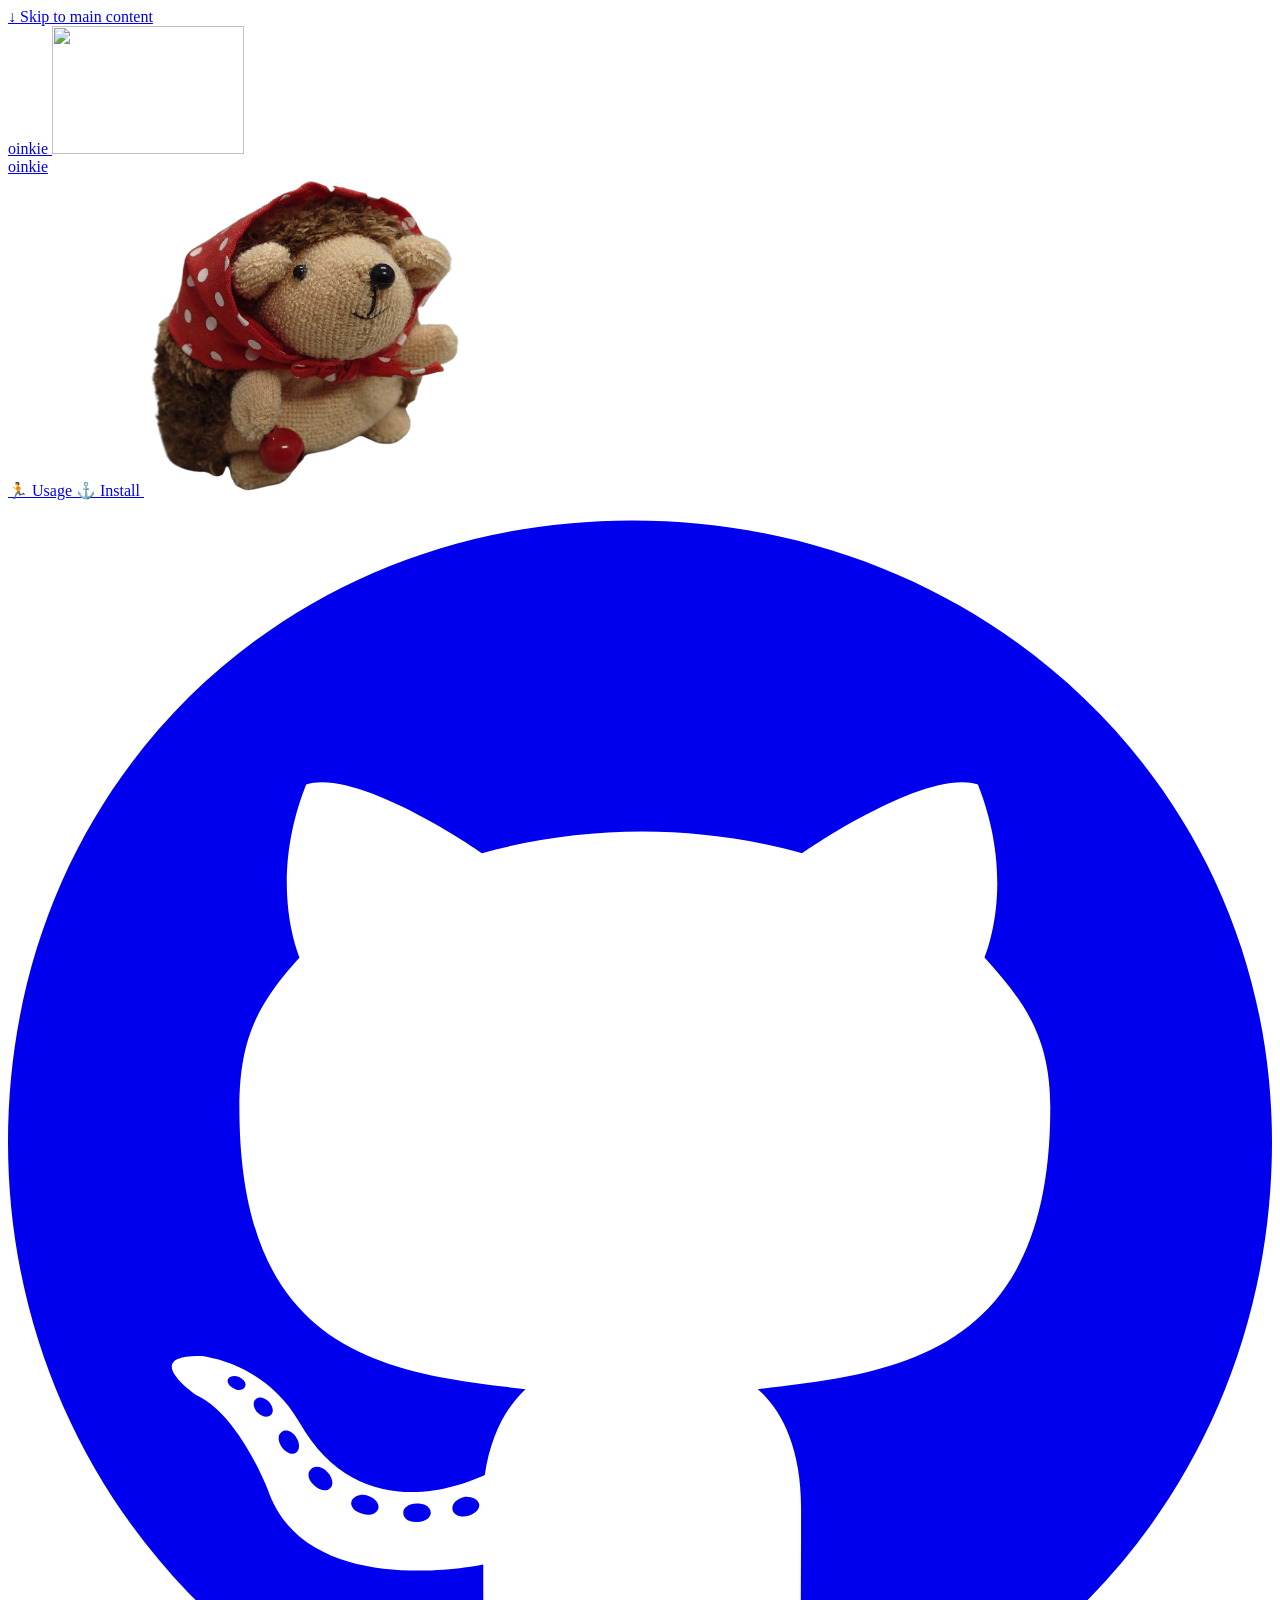
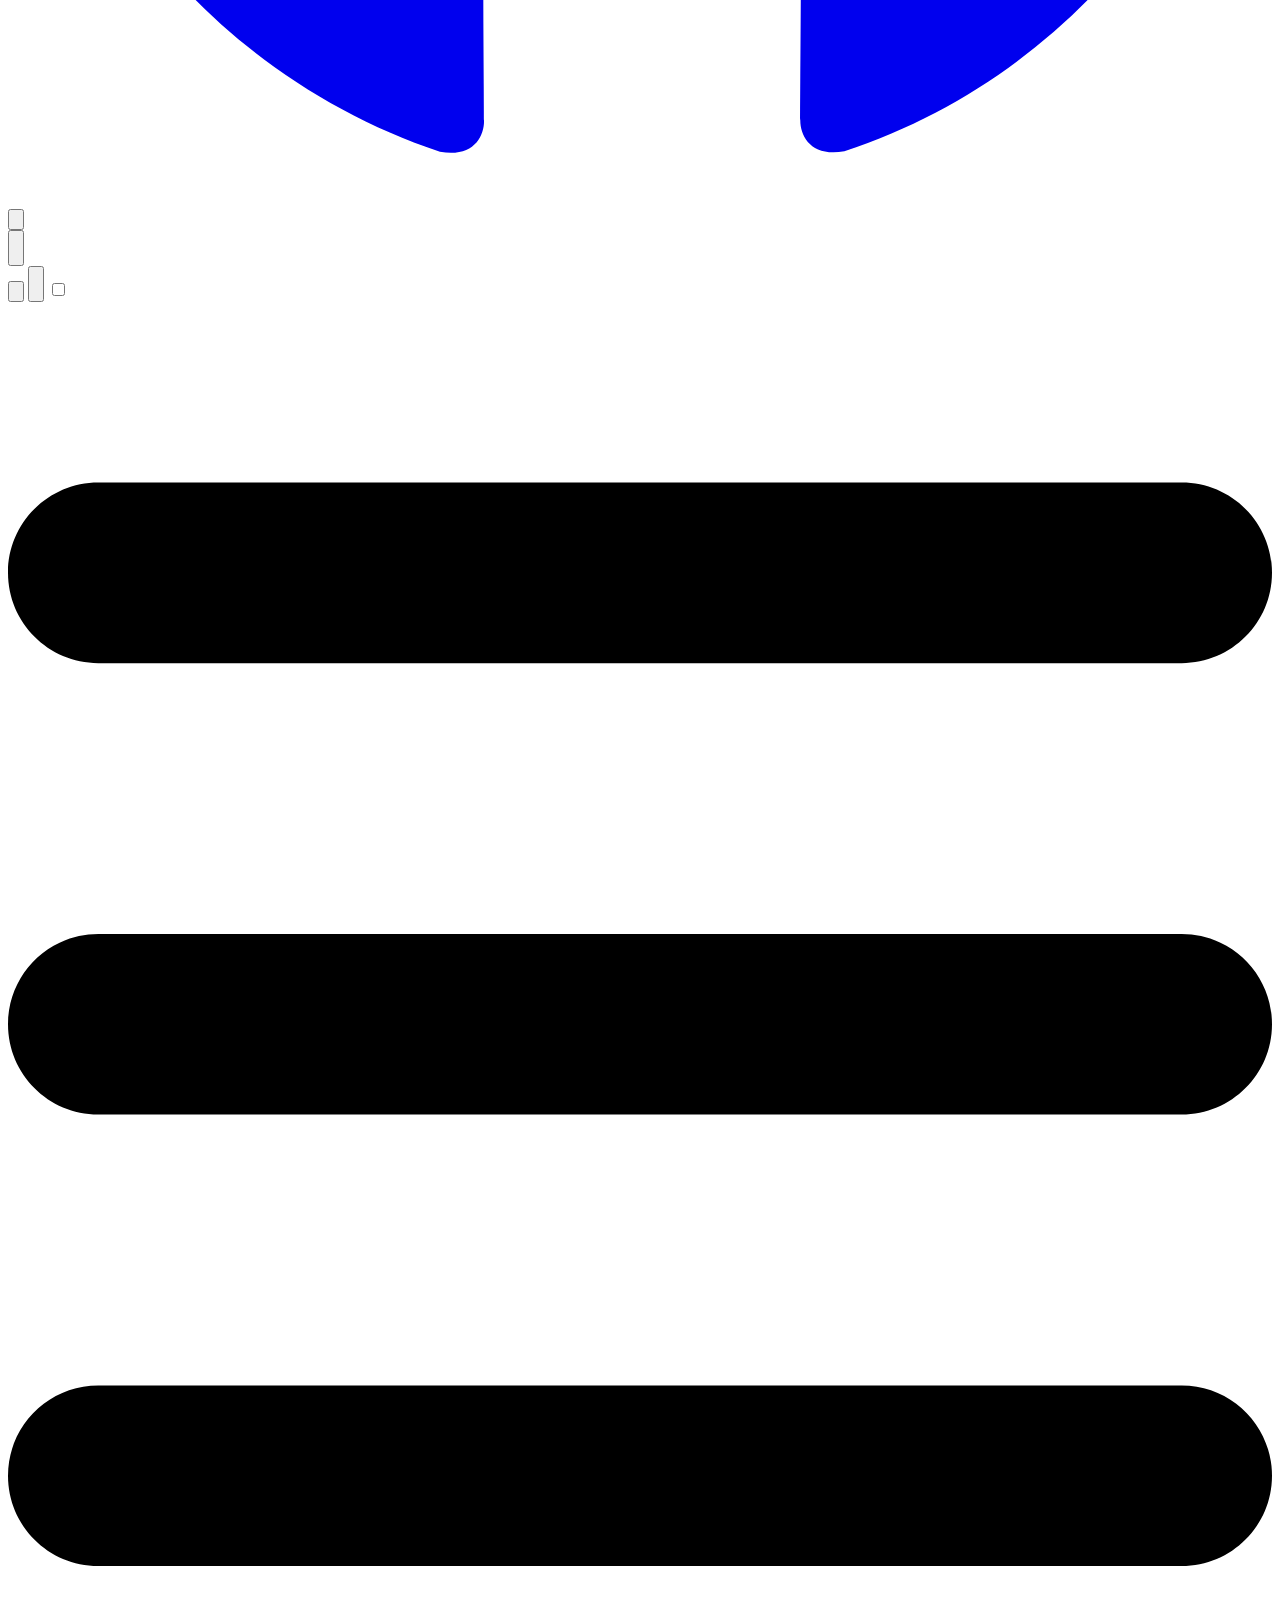
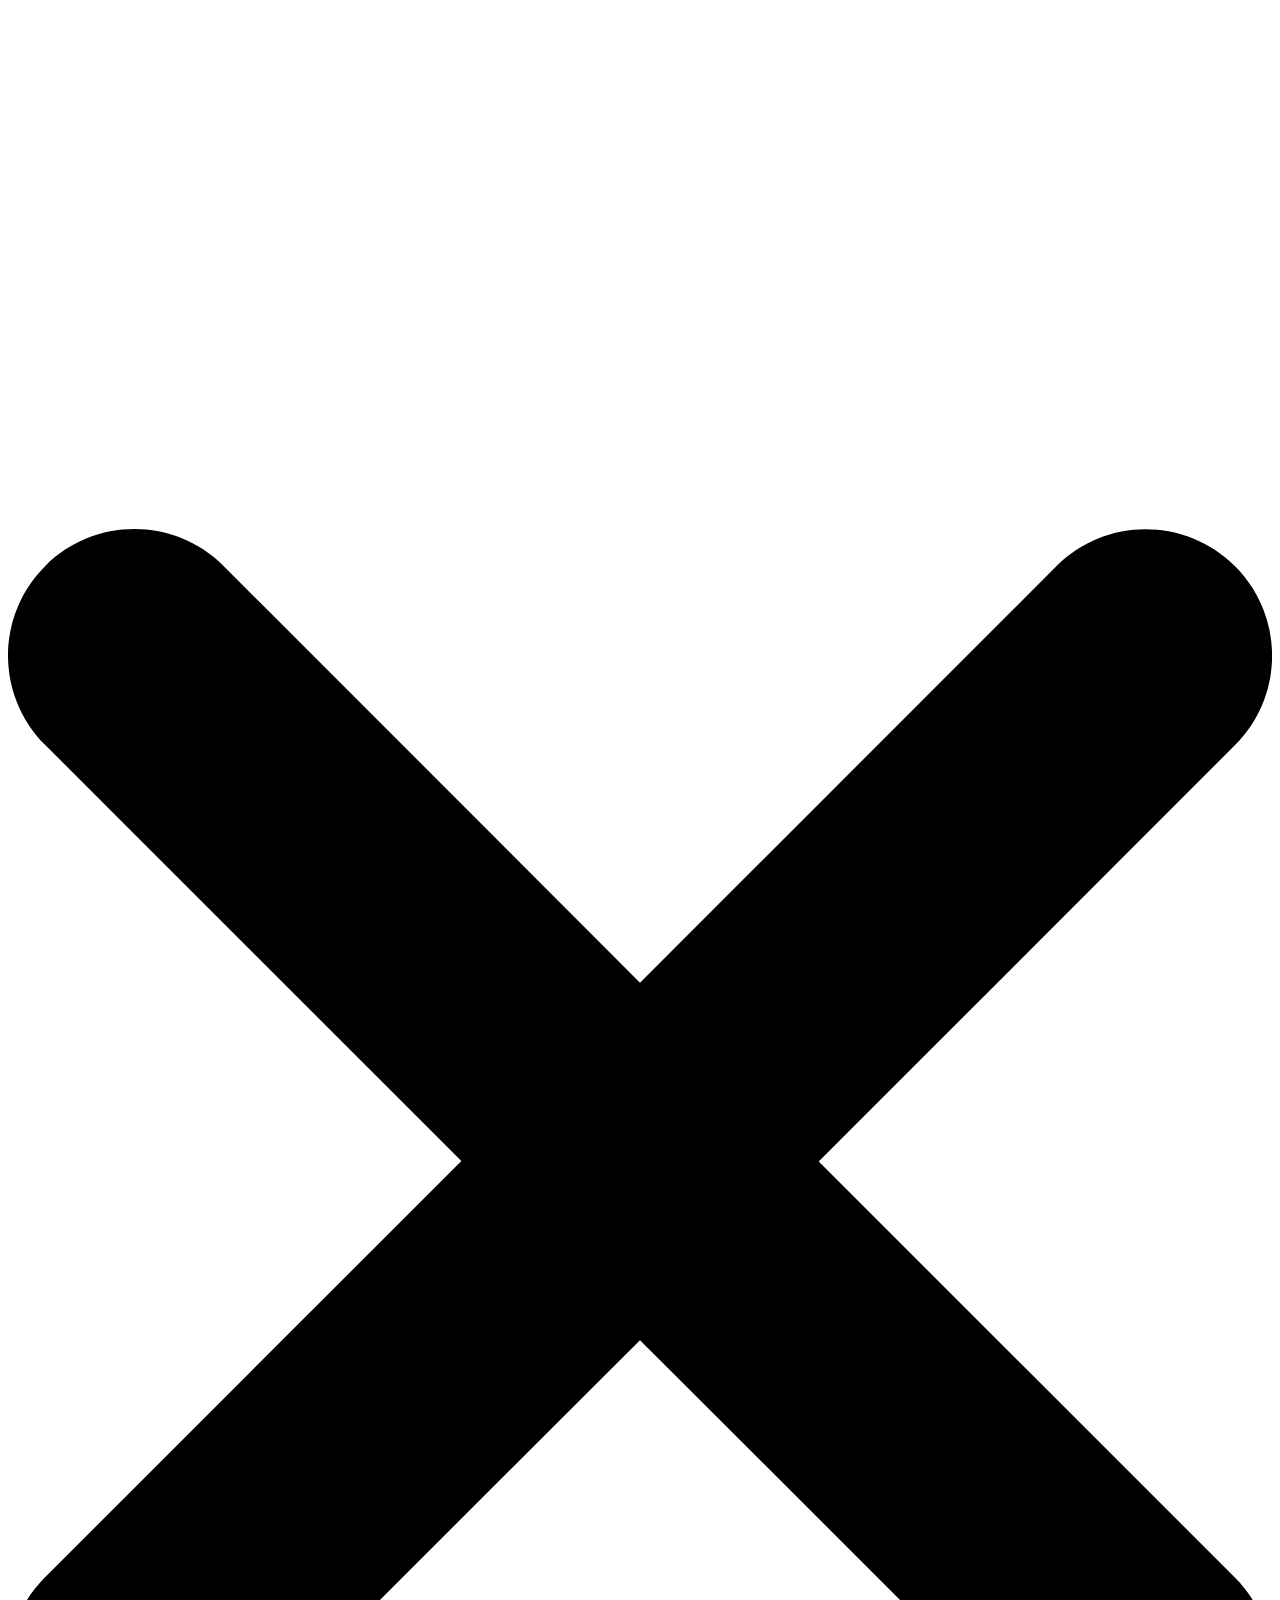
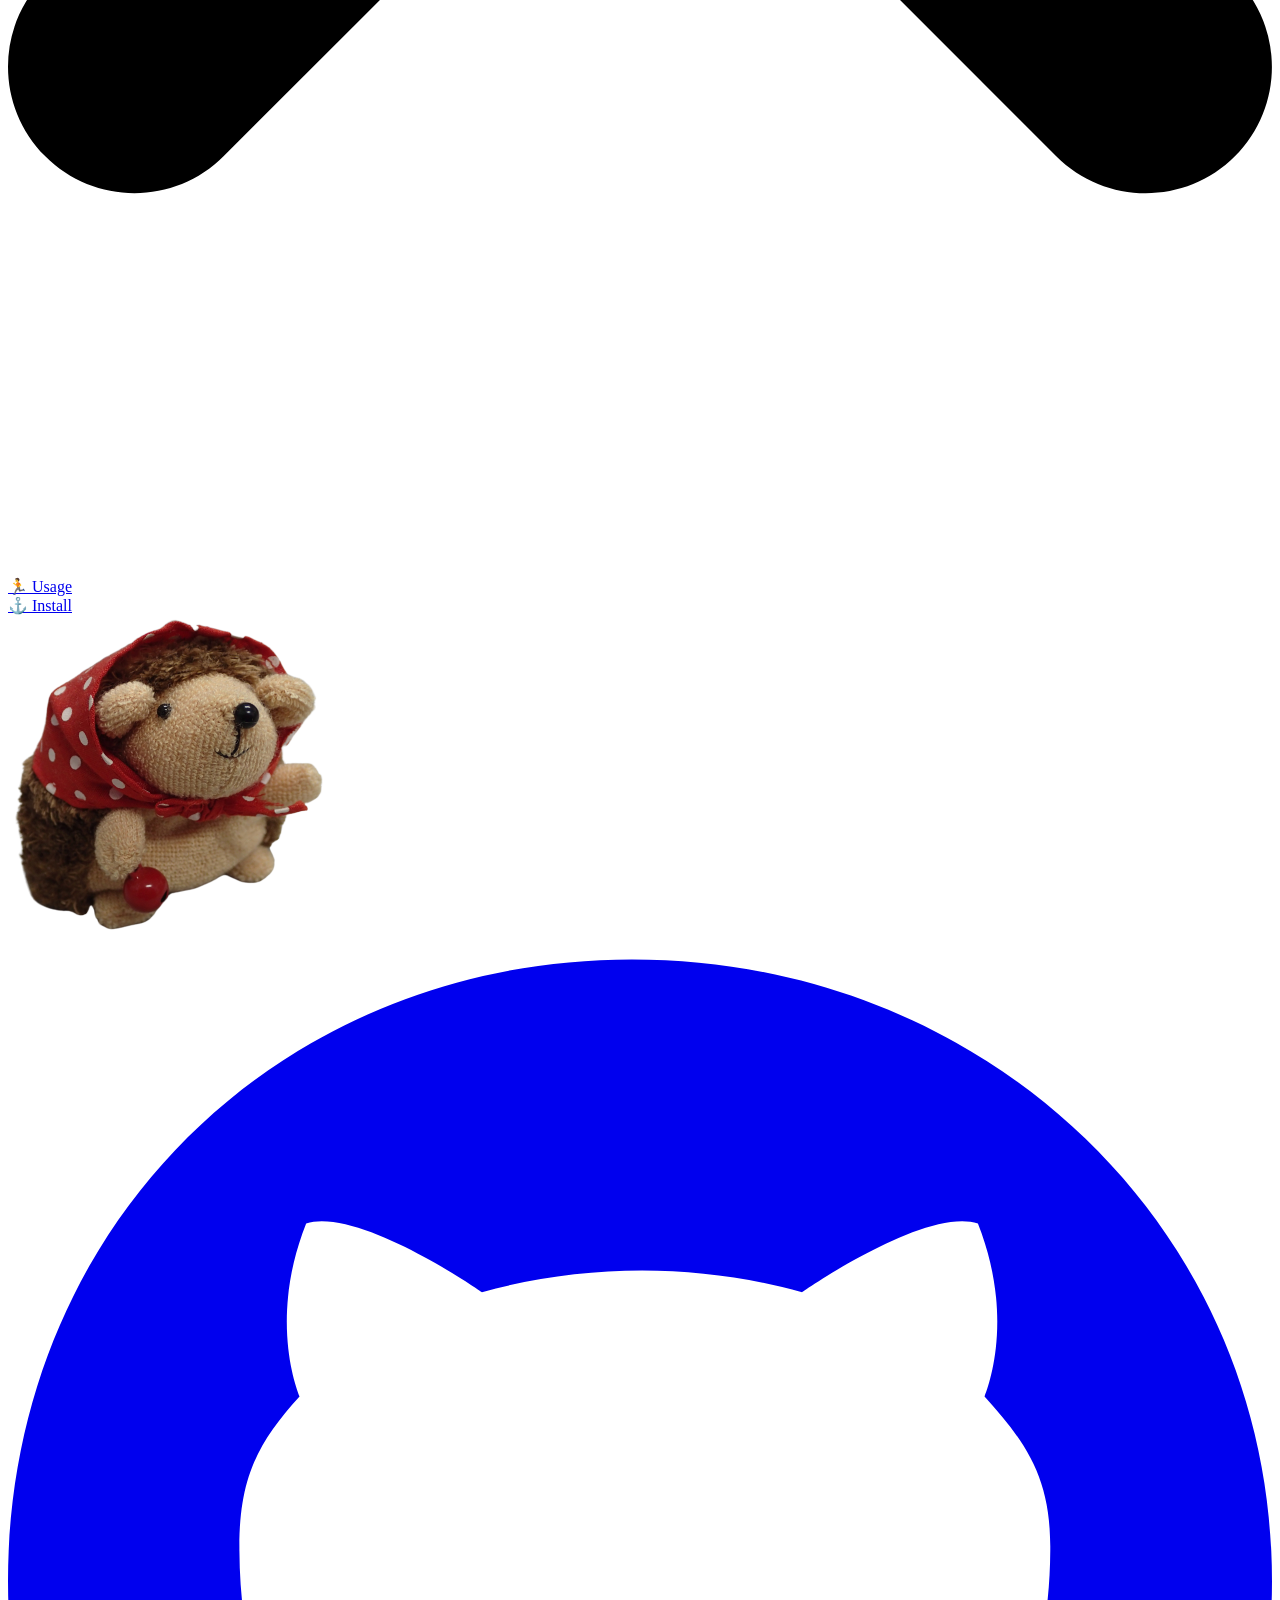
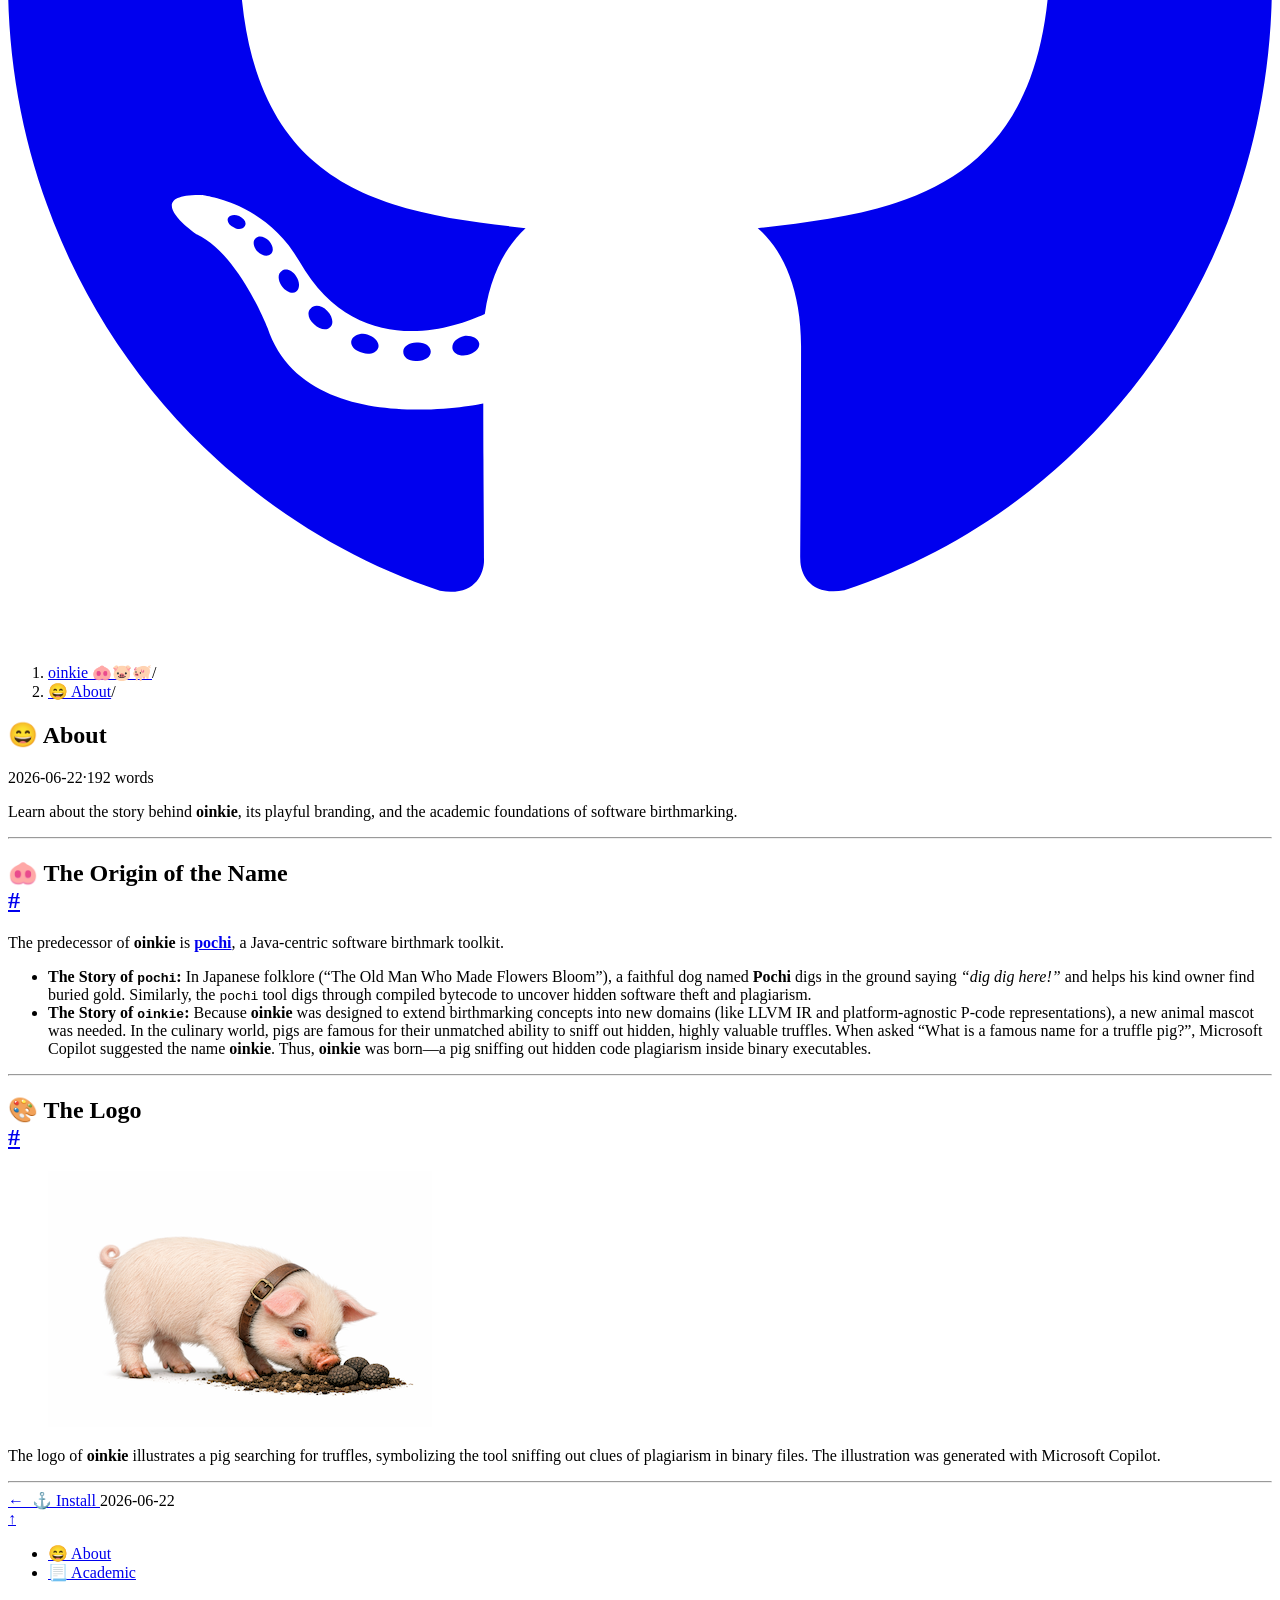
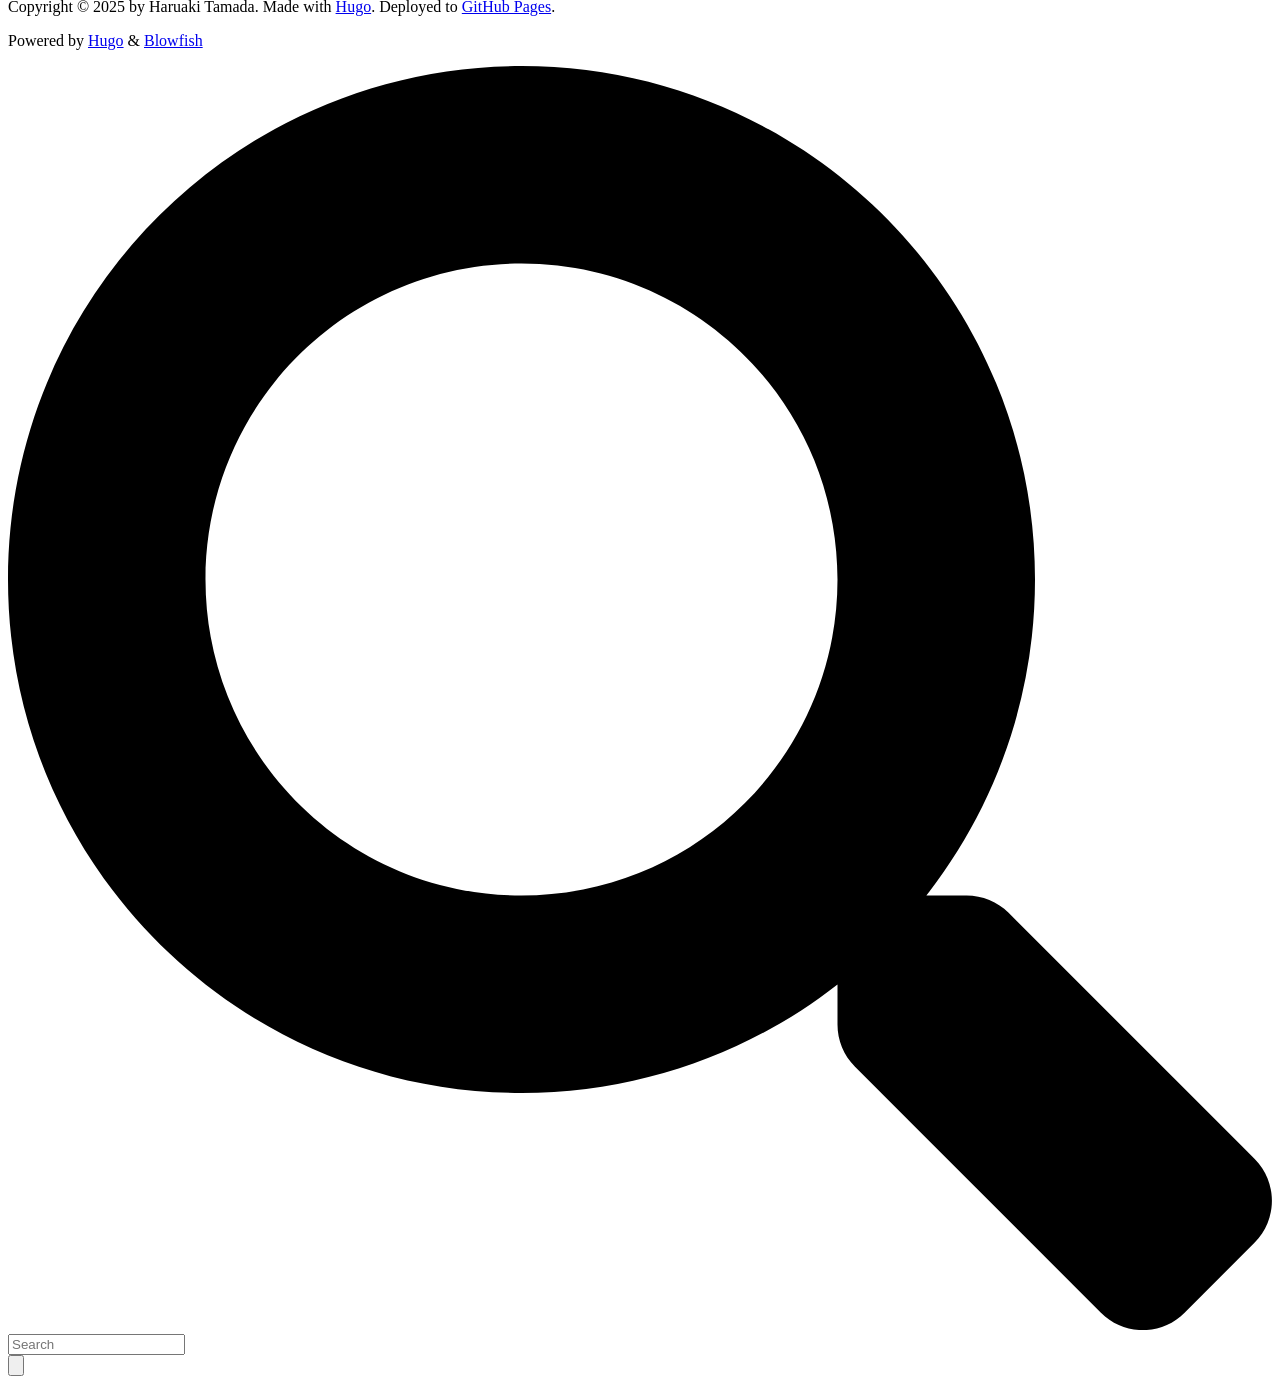
==== about/index.html @ 23e635d1 "Update site data: 2026-06-23" ====
<!doctype html><html lang=en dir=ltr class=scroll-smooth data-default-appearance=light data-auto-appearance=true><head><meta charset=utf-8><meta http-equiv=content-language content="en"><meta name=viewport content="width=device-width,initial-scale=1"><meta http-equiv=X-UA-Compatible content="ie=edge"><meta name=theme-color><title>😄 About &#183; oinkie</title><meta name=title content="😄 About &#183; oinkie"><meta name=description content="The origin of oinkie, and its logo."><link rel=canonical href=https://tamada.github.io/oinkie/about/><meta property="og:url" content="https://tamada.github.io/oinkie/about/"><meta property="og:site_name" content="oinkie"><meta property="og:title" content=":smile: About"><meta property="og:description" content="The origin of oinkie, and its logo."><meta property="og:locale" content="en"><meta property="og:type" content="article"><meta property="article:published_time" content="2026-06-22T00:00:00+00:00"><meta property="article:modified_time" content="2026-06-22T00:00:00+00:00"><meta name=twitter:card content="summary"><meta name=twitter:title content=":smile: About"><meta name=twitter:description content="The origin of oinkie, and its logo."><link type=text/css rel=stylesheet href=/oinkie/css/main.bundle.min.39ae1e26dbf9d320d89f21c469cde870773ac82d180ff721315771da497bbe80e2a68aa487b0fbf57a840826878db764c4b375c7b69bc8eca0a1509e4b2c2d74.css integrity="sha512-Oa4eJtv50yDYnyHEac3ocHc6yC0YD/chMVdx2kl7voDipoqkh7D79XqECCaHjbdkxLN1x7abyOygoVCeSywtdA=="><script type=text/javascript src=/oinkie/js/appearance.min.6f41174b3a05b680820fe08cadbfa5fb7a7ca347b76a0955cdc68b9d8aca1ce24f0547e138cea33bcc7904d551a90afcb1cc7f2d9fe8557075d501419046c08c.js integrity="sha512-b0EXSzoFtoCCD+CMrb+l+3p8o0e3aglVzcaLnYrKHOJPBUfhOM6jO8x5BNVRqQr8scx/LZ/oVXB11QFBkEbAjA=="></script><script src=/oinkie/lib/zoom/zoom.min.umd.a527109b68c082a70f3697716dd72a9d5aa8b545cf800cecbbc7399f2ca6f6e0ce3e431f2062b48bbfa47c9ea42822714060bef309be073f49b9c0e30d318d7b.js integrity="sha512-pScQm2jAgqcPNpdxbdcqnVqotUXPgAzsu8c5nyym9uDOPkMfIGK0i7+kfJ6kKCJxQGC+8wm+Bz9JucDjDTGNew=="></script><script defer type=text/javascript id=script-bundle src=/oinkie/js/main.bundle.min.0e2e7ce1e319db5369cd4badb8265de52c78d08df54617521bdac9c8cd335eea6133a82c83f9cb19baf67b8133335130e7e8ff7cfeaf7171016648dbf5a0578a.js integrity="sha512-Di584eMZ21NpzUutuCZd5Sx40I31RhdSG9rJyM0zXuphM6gsg/nLGbr2e4EzM1Ew5+j/fP6vcXEBZkjb9aBXig==" data-copy=Copy data-copied=Copied></script><script src=/oinkie/lib/jquery/jquery.slim.min.b0dca576e87d7eaa5850ae4e61759c065786cdb6489d68fcc82240539eebd5da522bdb4fda085ffd245808c8fe2acb2516408eb774ef26b5f6015fc6737c0ea8.js integrity="sha512-sNylduh9fqpYUK5OYXWcBleGzbZInWj8yCJAU57r1dpSK9tP2ghf/SRYCMj+KsslFkCOt3TvJrX2AV/Gc3wOqA=="></script><link type=text/css rel=stylesheet href=/oinkie/lib/katex/katex.min.d2ee85d2418f4d482ca2af2a3dad30d370b1c66133dea61f97d7933c92fc0cae10244f7f5cbd524a8897a1886f0d70ab04c0555ad680216b16a028354e42726c.css integrity="sha512-0u6F0kGPTUgsoq8qPa0w03CxxmEz3qYfl9eTPJL8DK4QJE9/XL1SSoiXoYhvDXCrBMBVWtaAIWsWoCg1TkJybA=="><script defer type=text/javascript src=/oinkie/js/katex.bundle.30c179d64bdee5ed56cf63adf7227f13507841aa61a91a492e45b333d618bc901f2b196d2effcfe6716a23e01416a572441480d511b13320dba26d58e1246178.js integrity="sha512-MMF51kve5e1Wz2Ot9yJ/E1B4QaphqRpJLkWzM9YYvJAfKxltLv/P5nFqI+AUFqVyRBSA1RGxMyDbom1Y4SRheA==" id=katex-render></script><link rel=apple-touch-icon sizes=180x180 href=https://tamada.github.io/apple-touch-icon.png><link rel=icon type=image/png sizes=32x32 href=https://tamada.github.io/favicon-32x32.png><link rel=icon type=image/png sizes=16x16 href=https://tamada.github.io/favicon-16x16.png><link rel=manifest href=https://tamada.github.io/site.webmanifest><script type=application/ld+json>[{"@context":"https://schema.org","@type":"Article","articleSection":"oinkie 🐽🐷🐖","name":":smile: About","headline":":smile: About","description":"The origin of oinkie, and its logo.","inLanguage":"en","url":"https://tamada.github.io/oinkie/about/","author":{"@type":"Person","name":""},"copyrightYear":"2026","dateCreated":"2026-06-22T00:00:00\u002b00:00","datePublished":"2026-06-22T00:00:00\u002b00:00","dateModified":"2026-06-22T00:00:00\u002b00:00","mainEntityOfPage":"true","wordCount":"192"},{"@context":"https://schema.org","@type":"BreadcrumbList","itemListElement":[{"@type":"ListItem","position":1,"name":":smile: About","item":"https://tamada.github.io/oinkie/about/"}]}]</script><script async src="https://www.googletagmanager.com/gtag/js?id=G-ZD7GQVSC4J"></script><script>window.dataLayer=window.dataLayer||[];function gtag(){dataLayer.push(arguments)}gtag("js",new Date),gtag("config","G-ZD7GQVSC4J")</script></head><body class="flex flex-col h-screen m-auto leading-7 max-w-7xl px-6 sm:px-14 md:px-24 lg:px-32 text-lg bg-neutral text-neutral-900 dark:bg-neutral-800 dark:text-neutral bf-scrollbar"><div id=the-top class="absolute flex self-center"><a class="px-3 py-1 text-sm -translate-y-8 rounded-b-lg bg-primary-200 focus:translate-y-0 dark:bg-neutral-600" href=#main-content><span class="font-bold text-primary-600 pe-2 dark:text-primary-400">&darr;</span>
Skip to main content</a></div><div class="main-menu flex items-center w-full gap-2 p-1 pl-0"><div><a href=/oinkie/ class=flex><span class=sr-only>oinkie</span>
<img src=/oinkie/oinkie.png width=192 height=128 class="logo max-h-20 max-w-20 object-scale-down object-left nozoom" alt></a></div><a href=/oinkie/ class="text-base font-medium truncate min-w-0 shrink">oinkie</a><div class="flex items-center ms-auto"><div class="hidden md:flex"><nav class="flex items-center gap-x-5 h-12"><a href=/oinkie/usage/ class="flex items-center bf-icon-color-hover" aria-label="🏃 Usage" title="🏃 Usage"><span class="text-base font-medium break-normal">🏃 Usage
</span></a><a href=/oinkie/install/ class="flex items-center bf-icon-color-hover" aria-label="⚓️ Install" title="⚓️ Install"><span class="text-base font-medium break-normal">⚓️ Install
</span></a><a href=https://tamada.github.io target=_blank class="flex items-center bf-icon-color-hover" aria-label=haruaki-tamada title><span><span class="relative block icon"><svg viewBox="0 0 320 320" width="320" height="320"><defs></defs><image width="320" height="320" href="[data-uri]"/></svg></span>
</span></a><a href=https://github.com/tamada/oinkie target=_blank class="flex items-center bf-icon-color-hover" aria-label=github title><span><span class="relative block icon"><svg viewBox="0 0 496 512"><path fill="currentColor" d="M165.9 397.4c0 2-2.3 3.6-5.2 3.6-3.3.3-5.6-1.3-5.6-3.6.0-2 2.3-3.6 5.2-3.6 3-.3 5.6 1.3 5.6 3.6zm-31.1-4.5c-.7 2 1.3 4.3 4.3 4.9 2.6 1 5.6.0 6.2-2s-1.3-4.3-4.3-5.2c-2.6-.7-5.5.3-6.2 2.3zm44.2-1.7c-2.9.7-4.9 2.6-4.6 4.9.3 2 2.9 3.3 5.9 2.6 2.9-.7 4.9-2.6 4.6-4.6-.3-1.9-3-3.2-5.9-2.9zM244.8 8C106.1 8 0 113.3.0 252c0 110.9 69.8 205.8 169.5 239.2 12.8 2.3 17.3-5.6 17.3-12.1.0-6.2-.3-40.4-.3-61.4.0.0-70 15-84.7-29.8.0.0-11.4-29.1-27.8-36.6.0.0-22.9-15.7 1.6-15.4.0.0 24.9 2 38.6 25.8 21.9 38.6 58.6 27.5 72.9 20.9 2.3-16 8.8-27.1 16-33.7-55.9-6.2-112.3-14.3-112.3-110.5.0-27.5 7.6-41.3 23.6-58.9-2.6-6.5-11.1-33.3 2.6-67.9 20.9-6.5 69 27 69 27 20-5.6 41.5-8.5 62.8-8.5s42.8 2.9 62.8 8.5c0 0 48.1-33.6 69-27 13.7 34.7 5.2 61.4 2.6 67.9 16 17.7 25.8 31.5 25.8 58.9.0 96.5-58.9 104.2-114.8 110.5 9.2 7.9 17 22.9 17 46.4.0 33.7-.3 75.4-.3 83.6.0 6.5 4.6 14.4 17.3 12.1C428.2 457.8 496 362.9 496 252 496 113.3 383.5 8 244.8 8zM97.2 352.9c-1.3 1-1 3.3.7 5.2 1.6 1.6 3.9 2.3 5.2 1 1.3-1 1-3.3-.7-5.2-1.6-1.6-3.9-2.3-5.2-1zm-10.8-8.1c-.7 1.3.3 2.9 2.3 3.9 1.6 1 3.6.7 4.3-.7.7-1.3-.3-2.9-2.3-3.9-2-.6-3.6-.3-4.3.7zm32.4 35.6c-1.6 1.3-1 4.3 1.3 6.2 2.3 2.3 5.2 2.6 6.5 1 1.3-1.3.7-4.3-1.3-6.2-2.2-2.3-5.2-2.6-6.5-1zm-11.4-14.7c-1.6 1-1.6 3.6.0 5.9 1.6 2.3 4.3 3.3 5.6 2.3 1.6-1.3 1.6-3.9.0-6.2-1.4-2.3-4-3.3-5.6-2z"/></svg>
</span></span></a><button id=search-button aria-label=Search class="text-base bf-icon-color-hover" title="Search (/)">
<span class="relative block icon"><svg aria-hidden="true" focusable="false" data-prefix="fas" data-icon="search" class="svg-inline--fa fa-search fa-w-16" role="img" viewBox="0 0 512 512"><path fill="currentColor" d="M505 442.7 405.3 343c-4.5-4.5-10.6-7-17-7H372c27.6-35.3 44-79.7 44-128C416 93.1 322.9.0 208 0S0 93.1.0 208s93.1 208 208 208c48.3.0 92.7-16.4 128-44v16.3c0 6.4 2.5 12.5 7 17l99.7 99.7c9.4 9.4 24.6 9.4 33.9.0l28.3-28.3c9.4-9.4 9.4-24.6.1-34zM208 336c-70.7.0-128-57.2-128-128 0-70.7 57.2-128 128-128 70.7.0 128 57.2 128 128 0 70.7-57.2 128-128 128z"/></svg></span></button><div class="flex items-center"><button id=appearance-switcher aria-label="Dark mode switcher" type=button class="text-base bf-icon-color-hover"><div class="flex items-center justify-center dark:hidden"><span class="relative block icon"><svg viewBox="0 0 512 512"><path fill="currentColor" d="M32 256C32 132.2 132.3 32 255.8 32c11.36.0 29.7 1.668 40.9 3.746 9.616 1.777 11.75 14.63 3.279 19.44C245 86.5 211.2 144.6 211.2 207.8c0 109.7 99.71 193 208.3 172.3 9.561-1.805 16.28 9.324 10.11 16.95C387.9 448.6 324.8 480 255.8 480 132.1 480 32 379.6 32 256z"/></svg></span></div><div class="items-center justify-center hidden dark:flex"><span class="relative block icon"><svg viewBox="0 0 512 512"><path fill="currentColor" d="M256 159.1c-53.02.0-95.1 42.98-95.1 95.1s41.2 96.9 95.1 96.9 95.1-42.98 95.1-95.1S309 159.1 256 159.1zM509.3 347l-63.2-91.9 63.15-91.01c6.332-9.125 1.104-21.74-9.826-23.72l-109-19.7-19.7-109c-1.975-10.93-14.59-16.16-23.72-9.824L256 65.89 164.1 2.736c-9.125-6.332-21.74-1.107-23.72 9.824L121.6 121.6 12.56 141.3C1.633 143.2-3.596 155.9 2.736 164.1L65.89 256 2.74 347.01c-6.332 9.125-1.105 21.74 9.824 23.72l109 19.7 19.7 109c1.975 10.93 14.59 16.16 23.72 9.824L256 446.1l91.01 63.15c9.127 6.334 21.75 1.107 23.72-9.822l19.7-109 109-19.7C510.4 368.8 515.6 356.1 509.3 347zM256 383.1c-70.69.0-127.1-57.31-127.1-127.1.0-70.69 57.31-127.1 127.1-127.1S383.1 186.2 383.1 256c0 70.7-56.4 127.1-127.1 127.1z"/></svg></span></div></button></div></nav></div><div class="flex md:hidden"><div class="flex items-center h-14 gap-4"><button id=search-button-mobile aria-label=Search class="flex items-center justify-center bf-icon-color-hover" title="Search (/)">
<span class="relative block icon"><svg aria-hidden="true" focusable="false" data-prefix="fas" data-icon="search" class="svg-inline--fa fa-search fa-w-16" role="img" viewBox="0 0 512 512"><path fill="currentColor" d="M505 442.7 405.3 343c-4.5-4.5-10.6-7-17-7H372c27.6-35.3 44-79.7 44-128C416 93.1 322.9.0 208 0S0 93.1.0 208s93.1 208 208 208c48.3.0 92.7-16.4 128-44v16.3c0 6.4 2.5 12.5 7 17l99.7 99.7c9.4 9.4 24.6 9.4 33.9.0l28.3-28.3c9.4-9.4 9.4-24.6.1-34zM208 336c-70.7.0-128-57.2-128-128 0-70.7 57.2-128 128-128 70.7.0 128 57.2 128 128 0 70.7-57.2 128-128 128z"/></svg>
</span></button>
<button id=appearance-switcher-mobile type=button aria-label="Dark mode switcher" class="flex items-center justify-center text-neutral-900 hover:text-primary-600 dark:text-neutral-200 dark:hover:text-primary-400"><div class=dark:hidden><span class="relative block icon"><svg viewBox="0 0 512 512"><path fill="currentColor" d="M32 256C32 132.2 132.3 32 255.8 32c11.36.0 29.7 1.668 40.9 3.746 9.616 1.777 11.75 14.63 3.279 19.44C245 86.5 211.2 144.6 211.2 207.8c0 109.7 99.71 193 208.3 172.3 9.561-1.805 16.28 9.324 10.11 16.95C387.9 448.6 324.8 480 255.8 480 132.1 480 32 379.6 32 256z"/></svg></span></div><div class="hidden dark:block"><span class="relative block icon"><svg viewBox="0 0 512 512"><path fill="currentColor" d="M256 159.1c-53.02.0-95.1 42.98-95.1 95.1s41.2 96.9 95.1 96.9 95.1-42.98 95.1-95.1S309 159.1 256 159.1zM509.3 347l-63.2-91.9 63.15-91.01c6.332-9.125 1.104-21.74-9.826-23.72l-109-19.7-19.7-109c-1.975-10.93-14.59-16.16-23.72-9.824L256 65.89 164.1 2.736c-9.125-6.332-21.74-1.107-23.72 9.824L121.6 121.6 12.56 141.3C1.633 143.2-3.596 155.9 2.736 164.1L65.89 256 2.74 347.01c-6.332 9.125-1.105 21.74 9.824 23.72l109 19.7 19.7 109c1.975 10.93 14.59 16.16 23.72 9.824L256 446.1l91.01 63.15c9.127 6.334 21.75 1.107 23.72-9.822l19.7-109 109-19.7C510.4 368.8 515.6 356.1 509.3 347zM256 383.1c-70.69.0-127.1-57.31-127.1-127.1.0-70.69 57.31-127.1 127.1-127.1S383.1 186.2 383.1 256c0 70.7-56.4 127.1-127.1 127.1z"/></svg></span></div></button>
<input type=checkbox id=mobile-menu-toggle autocomplete=off class="hidden peer">
<label for=mobile-menu-toggle class="flex items-center justify-center cursor-pointer bf-icon-color-hover"><span class="relative block icon"><svg viewBox="0 0 448 512"><path fill="currentColor" d="M0 96C0 78.33 14.33 64 32 64H416c17.7.0 32 14.33 32 32 0 17.7-14.3 32-32 32H32C14.33 128 0 113.7.0 96zM0 256c0-17.7 14.33-32 32-32H416c17.7.0 32 14.3 32 32s-14.3 32-32 32H32c-17.67.0-32-14.3-32-32zM416 448H32c-17.67.0-32-14.3-32-32s14.33-32 32-32H416c17.7.0 32 14.3 32 32s-14.3 32-32 32z"/></svg></span></label><div role=dialog aria-modal=true style=scrollbar-gutter:stable class="fixed inset-0 z-50 invisible overflow-y-auto px-6 py-20 opacity-0 transition-[opacity,visibility] duration-300 peer-checked:visible peer-checked:opacity-100 bg-neutral-50/97 dark:bg-neutral-900/99
bf-scrollbar"><label for=mobile-menu-toggle class="fixed end-8 top-5 flex items-center justify-center z-50 h-12 w-12 cursor-pointer select-none rounded-full bf-icon-color-hover border bf-border-color bf-border-color-hover bg-neutral-50 dark:bg-neutral-900"><span class="relative block icon"><svg viewBox="0 0 320 512"><path fill="currentColor" d="M310.6 361.4c12.5 12.5 12.5 32.75.0 45.25C304.4 412.9 296.2 416 288 416s-16.38-3.125-22.62-9.375L160 301.3 54.63 406.6C48.38 412.9 40.19 416 32 416S15.63 412.9 9.375 406.6c-12.5-12.5-12.5-32.75.0-45.25l105.4-105.4L9.375 150.6c-12.5-12.5-12.5-32.75.0-45.25s32.75-12.5 45.25.0L160 210.8l105.4-105.4c12.5-12.5 32.75-12.5 45.25.0s12.5 32.75.0 45.25l-105.4 105.4L310.6 361.4z"/></svg></span></label><nav class="mx-auto max-w-md space-y-6"><div class=px-2><a href=/oinkie/usage/ aria-label="🏃 Usage" class="flex items-center gap-4 group bf-icon-color-hover text-neutral-700 dark:text-neutral-200"><span title="🏃 Usage" class="text-2xl font-bold tracking-tight">🏃 Usage</span></a></div><div class=px-2><a href=/oinkie/install/ aria-label="⚓️ Install" class="flex items-center gap-4 group bf-icon-color-hover text-neutral-700 dark:text-neutral-200"><span title="⚓️ Install" class="text-2xl font-bold tracking-tight">⚓️ Install</span></a></div><div class=px-2><a href=https://tamada.github.io aria-label=haruaki-tamada target=_blank class="flex items-center gap-4 group bf-icon-color-hover text-neutral-700 dark:text-neutral-200"><span class="flex items-center justify-center h-8 w-8 text-2xl"><span class="relative block icon"><svg viewBox="0 0 320 320" width="320" height="320"><defs></defs><image width="320" height="320" href="[data-uri]"/></svg></span>
</span><span title class="text-2xl font-bold tracking-tight"></span></a></div><div class=px-2><a href=https://github.com/tamada/oinkie aria-label=github target=_blank class="flex items-center gap-4 group bf-icon-color-hover text-neutral-700 dark:text-neutral-200"><span class="flex items-center justify-center h-8 w-8 text-2xl"><span class="relative block icon"><svg viewBox="0 0 496 512"><path fill="currentColor" d="M165.9 397.4c0 2-2.3 3.6-5.2 3.6-3.3.3-5.6-1.3-5.6-3.6.0-2 2.3-3.6 5.2-3.6 3-.3 5.6 1.3 5.6 3.6zm-31.1-4.5c-.7 2 1.3 4.3 4.3 4.9 2.6 1 5.6.0 6.2-2s-1.3-4.3-4.3-5.2c-2.6-.7-5.5.3-6.2 2.3zm44.2-1.7c-2.9.7-4.9 2.6-4.6 4.9.3 2 2.9 3.3 5.9 2.6 2.9-.7 4.9-2.6 4.6-4.6-.3-1.9-3-3.2-5.9-2.9zM244.8 8C106.1 8 0 113.3.0 252c0 110.9 69.8 205.8 169.5 239.2 12.8 2.3 17.3-5.6 17.3-12.1.0-6.2-.3-40.4-.3-61.4.0.0-70 15-84.7-29.8.0.0-11.4-29.1-27.8-36.6.0.0-22.9-15.7 1.6-15.4.0.0 24.9 2 38.6 25.8 21.9 38.6 58.6 27.5 72.9 20.9 2.3-16 8.8-27.1 16-33.7-55.9-6.2-112.3-14.3-112.3-110.5.0-27.5 7.6-41.3 23.6-58.9-2.6-6.5-11.1-33.3 2.6-67.9 20.9-6.5 69 27 69 27 20-5.6 41.5-8.5 62.8-8.5s42.8 2.9 62.8 8.5c0 0 48.1-33.6 69-27 13.7 34.7 5.2 61.4 2.6 67.9 16 17.7 25.8 31.5 25.8 58.9.0 96.5-58.9 104.2-114.8 110.5 9.2 7.9 17 22.9 17 46.4.0 33.7-.3 75.4-.3 83.6.0 6.5 4.6 14.4 17.3 12.1C428.2 457.8 496 362.9 496 252 496 113.3 383.5 8 244.8 8zM97.2 352.9c-1.3 1-1 3.3.7 5.2 1.6 1.6 3.9 2.3 5.2 1 1.3-1 1-3.3-.7-5.2-1.6-1.6-3.9-2.3-5.2-1zm-10.8-8.1c-.7 1.3.3 2.9 2.3 3.9 1.6 1 3.6.7 4.3-.7.7-1.3-.3-2.9-2.3-3.9-2-.6-3.6-.3-4.3.7zm32.4 35.6c-1.6 1.3-1 4.3 1.3 6.2 2.3 2.3 5.2 2.6 6.5 1 1.3-1.3.7-4.3-1.3-6.2-2.2-2.3-5.2-2.6-6.5-1zm-11.4-14.7c-1.6 1-1.6 3.6.0 5.9 1.6 2.3 4.3 3.3 5.6 2.3 1.6-1.3 1.6-3.9.0-6.2-1.4-2.3-4-3.3-5.6-2z"/></svg>
</span></span><span title class="text-2xl font-bold tracking-tight"></span></a></div></nav></div></div></div></div></div><div class="relative flex flex-col grow"><main id=main-content class=grow><article><header id=single_header class="mt-5 max-w-prose"><ol class="text-sm text-neutral-500 dark:text-neutral-400 print:hidden"><li class=hidden><a class="hover:underline decoration-neutral-300 dark:underline-neutral-600" href=/oinkie/>oinkie 🐽🐷🐖</a><span class="px-1 text-primary-500">/</span></li><li class=hidden><a class="hover:underline decoration-neutral-300 dark:underline-neutral-600" href=/oinkie/about/>😄 About</a><span class="px-1 text-primary-500">/</span></li></ol><h1 class="mt-0 text-4xl font-extrabold text-neutral-900 dark:text-neutral">😄 About</h1><div class="mt-1 mb-6 text-base text-neutral-500 dark:text-neutral-400 print:hidden"><div class="flex flex-row flex-wrap items-center"><time datetime=2026-06-22T00:00:00+00:00>2026-06-22</time><span class="px-2 text-primary-500">&#183;</span><span>192 words</span></div><div class="flex flex-row flex-wrap items-center"></div></div></header><section class="flex flex-col max-w-full mt-0 prose dark:prose-invert lg:flex-row"><div class="min-w-0 min-h-0 max-w-fit"><div class="article-content max-w-prose mb-20"><p>Learn about the story behind <strong>oinkie</strong>, its playful branding, and the academic foundations of software birthmarking.</p><hr><h2 class="relative group">🐽 The Origin of the Name<div id=-the-origin-of-the-name class=anchor></div><span class="absolute top-0 w-6 transition-opacity opacity-0 -start-6 not-prose group-hover:opacity-100 select-none"><a class="text-primary-300 dark:text-neutral-700 !no-underline" href=#-the-origin-of-the-name aria-label=Anchor>#</a></span></h2><p>The predecessor of <strong>oinkie</strong> is <a href=https://github.com/tamada/pochi><strong>pochi</strong></a>, a Java-centric software birthmark toolkit.</p><ul><li><strong>The Story of <code>pochi</code>:</strong> In Japanese folklore (&ldquo;The Old Man Who Made Flowers Bloom&rdquo;), a faithful dog named <strong>Pochi</strong> digs in the ground saying <em>&ldquo;dig dig here!&rdquo;</em> and helps his kind owner find buried gold. Similarly, the <code>pochi</code> tool digs through compiled bytecode to uncover hidden software theft and plagiarism.</li><li><strong>The Story of <code>oinkie</code>:</strong> Because <strong>oinkie</strong> was designed to extend birthmarking concepts into new domains (like LLVM IR and platform-agnostic P-code representations), a new animal mascot was needed. In the culinary world, pigs are famous for their unmatched ability to sniff out hidden, highly valuable truffles. When asked &ldquo;What is a famous name for a truffle pig?&rdquo;, Microsoft Copilot suggested the name <strong>oinkie</strong>. Thus, <strong>oinkie</strong> was born—a pig sniffing out hidden code plagiarism inside binary executables.</li></ul><hr><h2 class="relative group">🎨 The Logo<div id=-the-logo class=anchor></div><span class="absolute top-0 w-6 transition-opacity opacity-0 -start-6 not-prose group-hover:opacity-100 select-none"><a class="text-primary-300 dark:text-neutral-700 !no-underline" href=#-the-logo aria-label=Anchor>#</a></span></h2><figure><img class="my-0 rounded-md my-4" src=../oinkie.png alt="oinkie logo"></figure><p>The logo of <strong>oinkie</strong> illustrates a pig searching for truffles, symbolizing the tool sniffing out clues of plagiarism in binary files. The illustration was generated with Microsoft Copilot.</p></div></div><script type=text/javascript src=/oinkie/js/page.min.54b6f4371722649edbe871e431d8670d670878c22be8f36e229fe53cc9b786fe25a834def5e6de621f7a3e37b72bc8cd73839aa5ed907ed6cbd45cd3e1b0fa20.js integrity="sha512-VLb0NxciZJ7b6HHkMdhnDWcIeMIr6PNuIp/lPMm3hv4lqDTe9ebeYh96Pje3K8jNc4Oape2QftbL1FzT4bD6IA==" data-oid=views_about.md data-oid-likes=likes_about.md></script></section><footer class="pt-8 max-w-prose print:hidden"><div class=pt-8><hr class="border-dotted border-neutral-300 dark:border-neutral-600"><div class="flex justify-between pt-3"><span class="flex flex-col"><a class="flex text-neutral-700 hover:text-primary-600 dark:text-neutral dark:hover:text-primary-400" href=/oinkie/install/><span class=leading-6><span class="inline-block rtl:rotate-180">&larr;</span>&ensp;⚓️ Install
</span></a><span class="ms-6 mt-1 text-xs text-neutral-500 dark:text-neutral-400"><time datetime=2026-06-22T00:00:00+00:00>2026-06-22</time>
</span></span><span class="flex flex-col items-end"></span></div></div></footer></article><div id=scroll-to-top class="fixed bottom-6 end-6 z-50 transform translate-y-4 opacity-0 duration-200"><a href=#the-top class="pointer-events-auto flex h-12 w-12 items-center justify-center rounded-full bg-neutral/50 text-xl text-neutral-700 hover:text-primary-600 dark:bg-neutral-800/50 dark:text-neutral dark:hover:text-primary-400" aria-label="Scroll to top" title="Scroll to top">&uarr;</a></div></main><footer id=site-footer class="py-10 print:hidden"><nav class="flex flex-row pb-4 text-base font-medium text-neutral-500 dark:text-neutral-400"><ul class="flex list-none flex-col sm:flex-row"><li class="flex mb-1 text-end sm:mb-0 sm:me-7 sm:last:me-0"><a class="decoration-primary-500 hover:underline hover:decoration-2 hover:underline-offset-2 flex items-center" href=/oinkie/about/ title="😄 About">😄 About</a></li><li class="flex mb-1 text-end sm:mb-0 sm:me-7 sm:last:me-0"><a class="decoration-primary-500 hover:underline hover:decoration-2 hover:underline-offset-2 flex items-center" href=/oinkie/academic/ title="📃 Academic Bibliography">📃 Academic</a></li></ul></nav><div class="flex items-center justify-between"><p class="text-sm text-neutral-500 dark:text-neutral-400">Copyright © 2025 by Haruaki Tamada. Made with <a href=https://gohugo.io/>Hugo</a>. Deployed to <a href=https://pages.github.com/>GitHub Pages</a>.</p><p class="text-xs text-neutral-500 dark:text-neutral-400">Powered by <a class="hover:underline hover:decoration-primary-400 hover:text-primary-500" href=https://gohugo.io/ target=_blank rel="noopener noreferrer">Hugo</a> & <a class="hover:underline hover:decoration-primary-400 hover:text-primary-500" href=https://blowfish.page/ target=_blank rel="noopener noreferrer">Blowfish</a></p></div><script>mediumZoom(document.querySelectorAll("img:not(.nozoom)"),{margin:24,background:"rgba(0,0,0,0.5)",scrollOffset:0})</script><script type=text/javascript src=/oinkie/js/process.min.ee03488f19c93c2efb199e2e3014ea5f3cb2ce7d45154adb3399a158cac27ca52831db249ede5bb602700ef87eb02434139de0858af1818ab0fb4182472204a4.js integrity="sha512-7gNIjxnJPC77GZ4uMBTqXzyyzn1FFUrbM5mhWMrCfKUoMdsknt5btgJwDvh+sCQ0E53ghYrxgYqw+0GCRyIEpA=="></script></footer><div id=search-wrapper class="invisible fixed inset-0 flex h-screen w-screen cursor-default flex-col bg-neutral-500/50 p-4 backdrop-blur-sm dark:bg-neutral-900/50 sm:p-6 md:p-[10vh] lg:p-[12vh] z-500" data-url=https://tamada.github.io/oinkie/><div id=search-modal class="flex flex-col w-full max-w-3xl min-h-0 mx-auto border rounded-md shadow-lg top-20 border-neutral-200 bg-neutral dark:border-neutral-700 dark:bg-neutral-800"><header class="relative z-10 flex items-center justify-between flex-none px-2"><form class="flex items-center flex-auto min-w-0"><div class="flex items-center justify-center w-8 h-8 text-neutral-400"><span class="relative block icon"><svg aria-hidden="true" focusable="false" data-prefix="fas" data-icon="search" class="svg-inline--fa fa-search fa-w-16" role="img" viewBox="0 0 512 512"><path fill="currentColor" d="M505 442.7 405.3 343c-4.5-4.5-10.6-7-17-7H372c27.6-35.3 44-79.7 44-128C416 93.1 322.9.0 208 0S0 93.1.0 208s93.1 208 208 208c48.3.0 92.7-16.4 128-44v16.3c0 6.4 2.5 12.5 7 17l99.7 99.7c9.4 9.4 24.6 9.4 33.9.0l28.3-28.3c9.4-9.4 9.4-24.6.1-34zM208 336c-70.7.0-128-57.2-128-128 0-70.7 57.2-128 128-128 70.7.0 128 57.2 128 128 0 70.7-57.2 128-128 128z"/></svg></span></div><input type=search id=search-query class="flex flex-auto h-12 mx-1 bg-transparent appearance-none focus:outline-dotted focus:outline-2 focus:outline-transparent" placeholder=Search tabindex=0></form><button id=close-search-button class="flex items-center justify-center w-8 h-8 text-neutral-700 hover:text-primary-600 dark:text-neutral dark:hover:text-primary-400" title="Close (Esc)">
<span class="relative block icon"><svg viewBox="0 0 320 512"><path fill="currentColor" d="M310.6 361.4c12.5 12.5 12.5 32.75.0 45.25C304.4 412.9 296.2 416 288 416s-16.38-3.125-22.62-9.375L160 301.3 54.63 406.6C48.38 412.9 40.19 416 32 416S15.63 412.9 9.375 406.6c-12.5-12.5-12.5-32.75.0-45.25l105.4-105.4L9.375 150.6c-12.5-12.5-12.5-32.75.0-45.25s32.75-12.5 45.25.0L160 210.8l105.4-105.4c12.5-12.5 32.75-12.5 45.25.0s12.5 32.75.0 45.25l-105.4 105.4L310.6 361.4z"/></svg></span></button></header><section class="flex-auto px-2 overflow-auto"><ul id=search-results></ul></section></div></div></div></body></html>
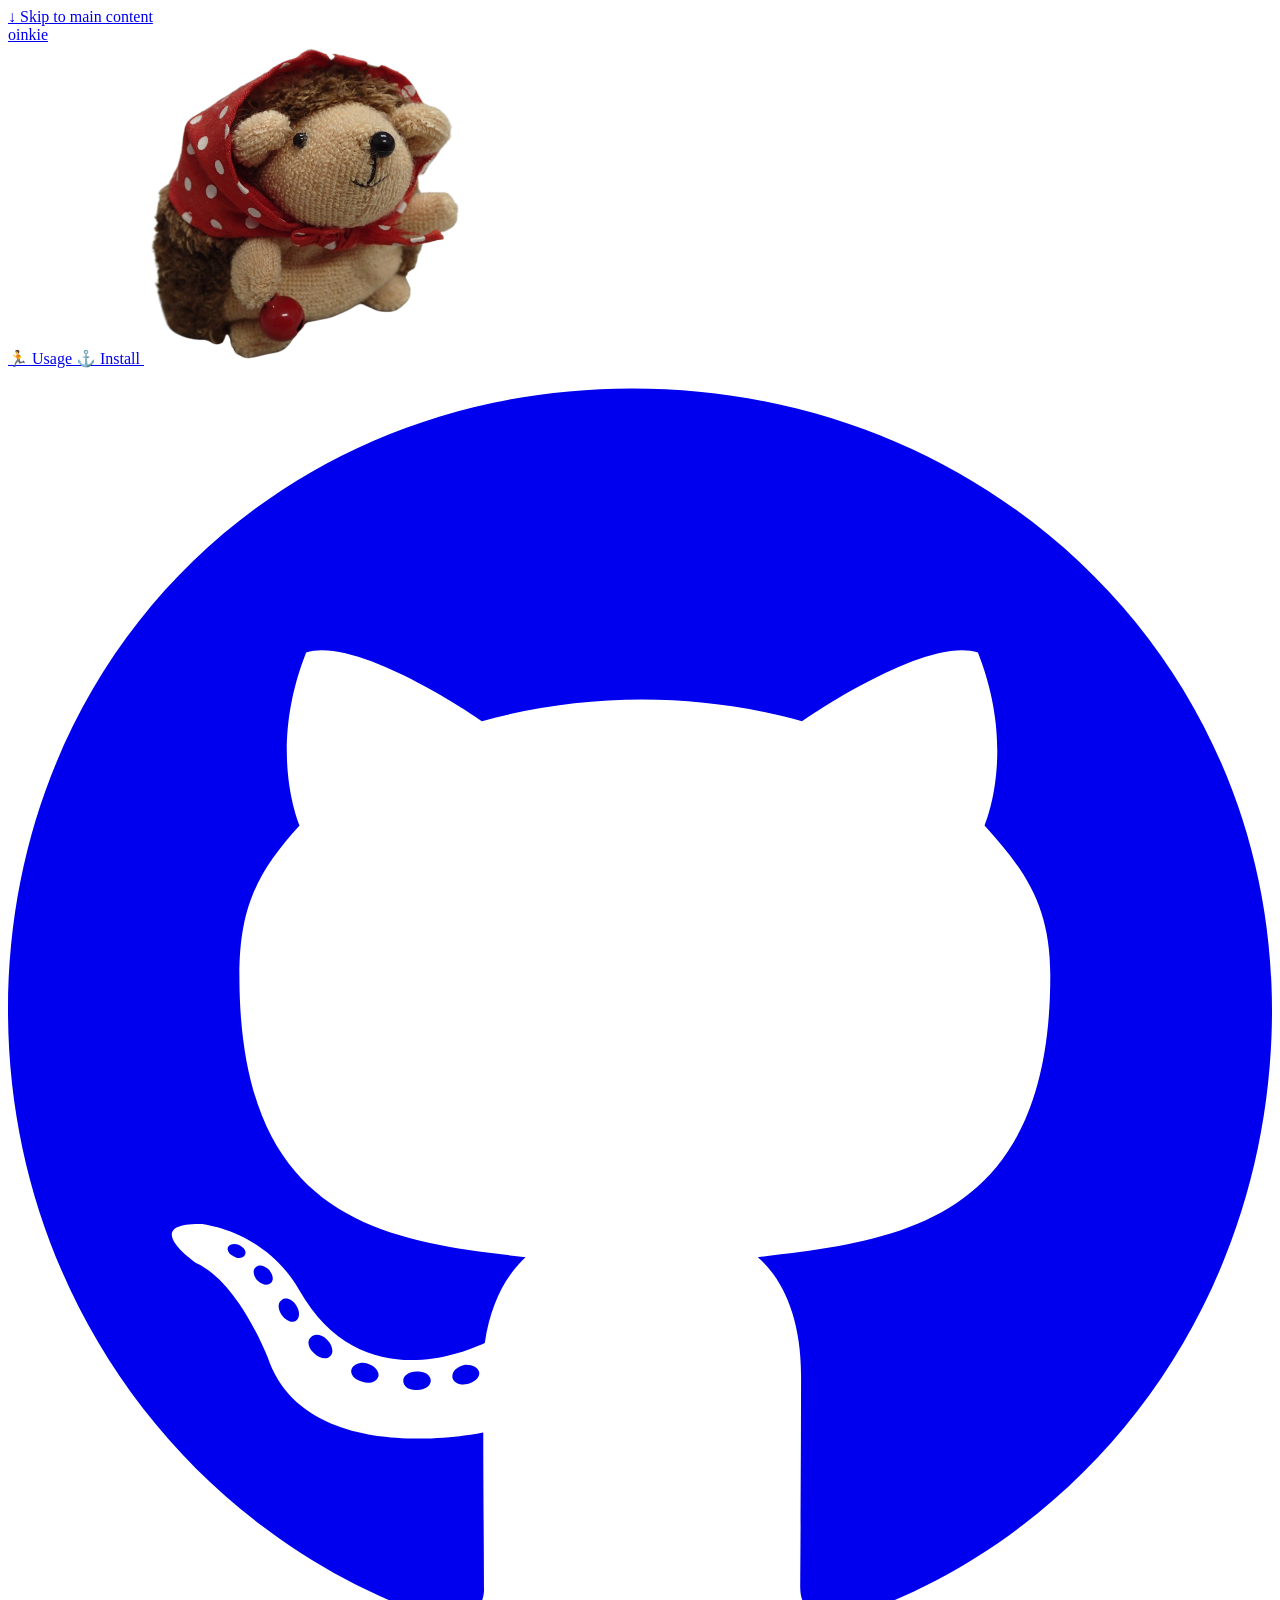
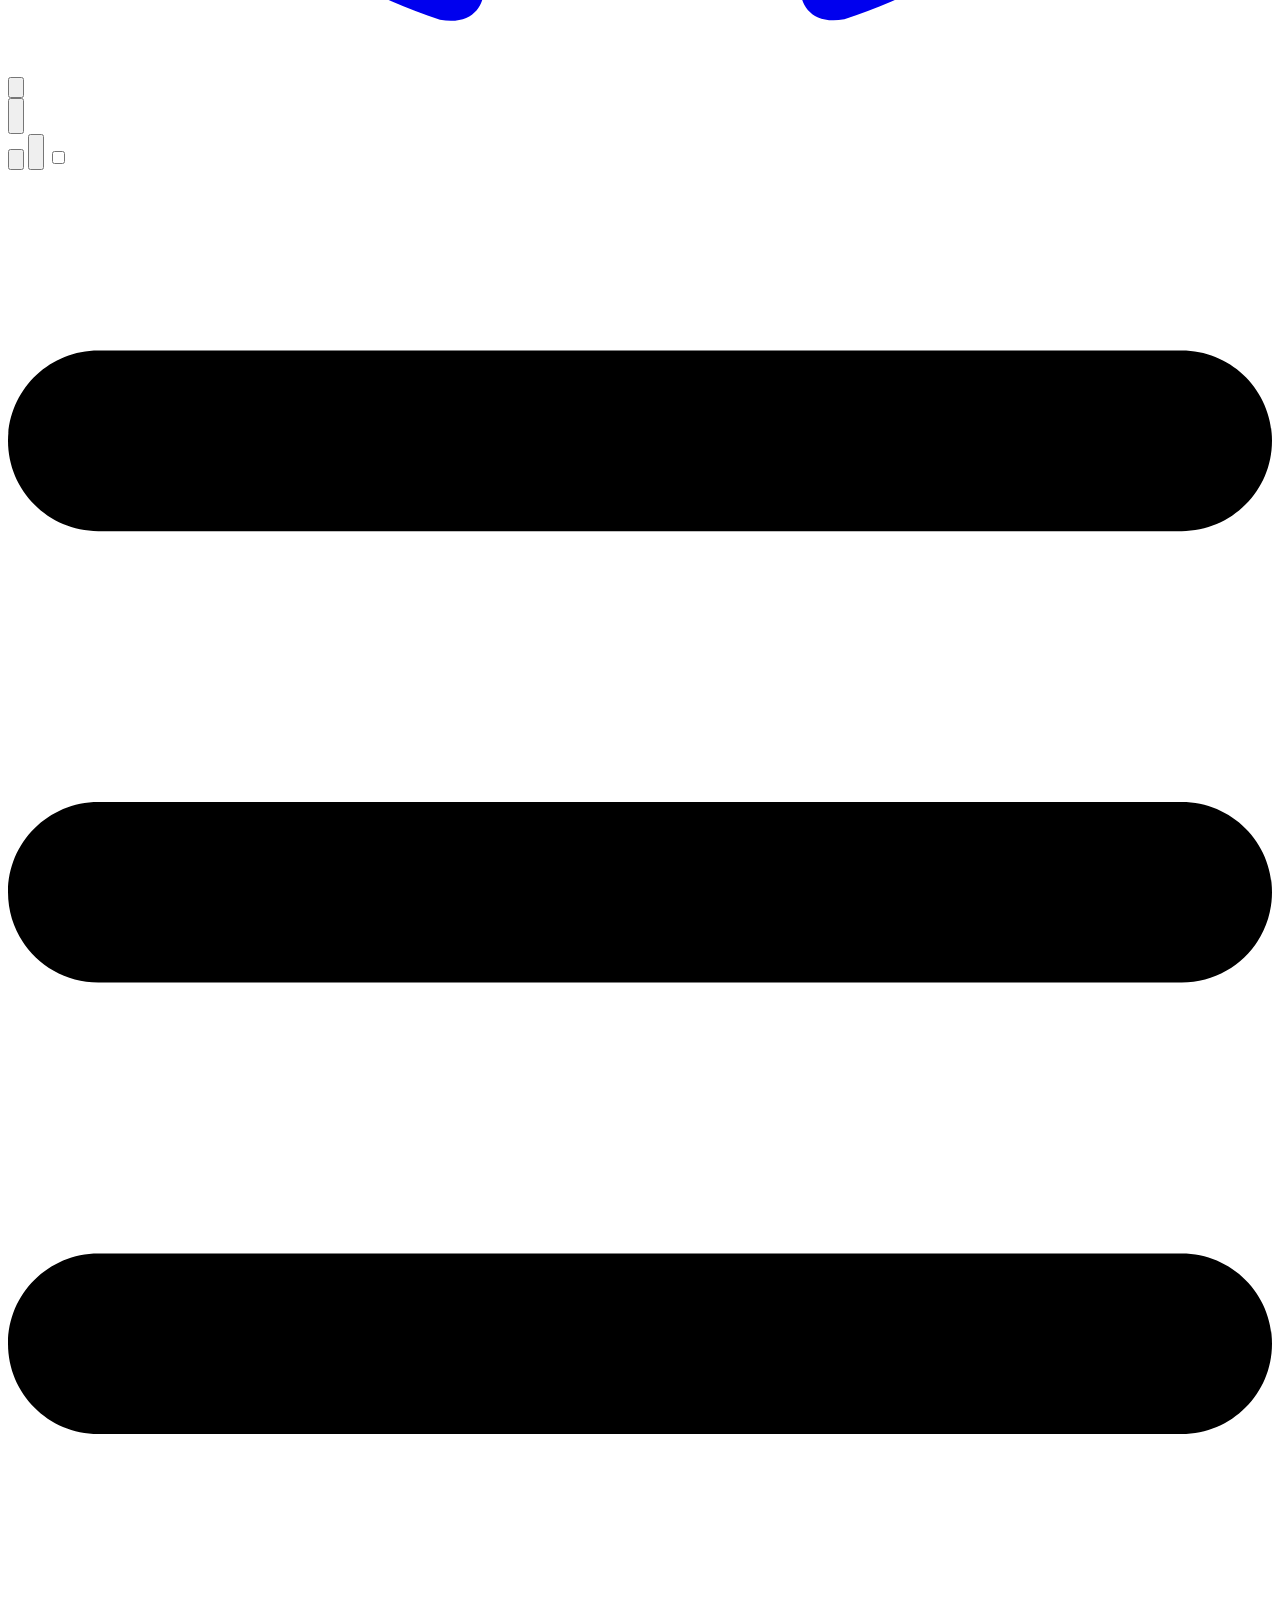
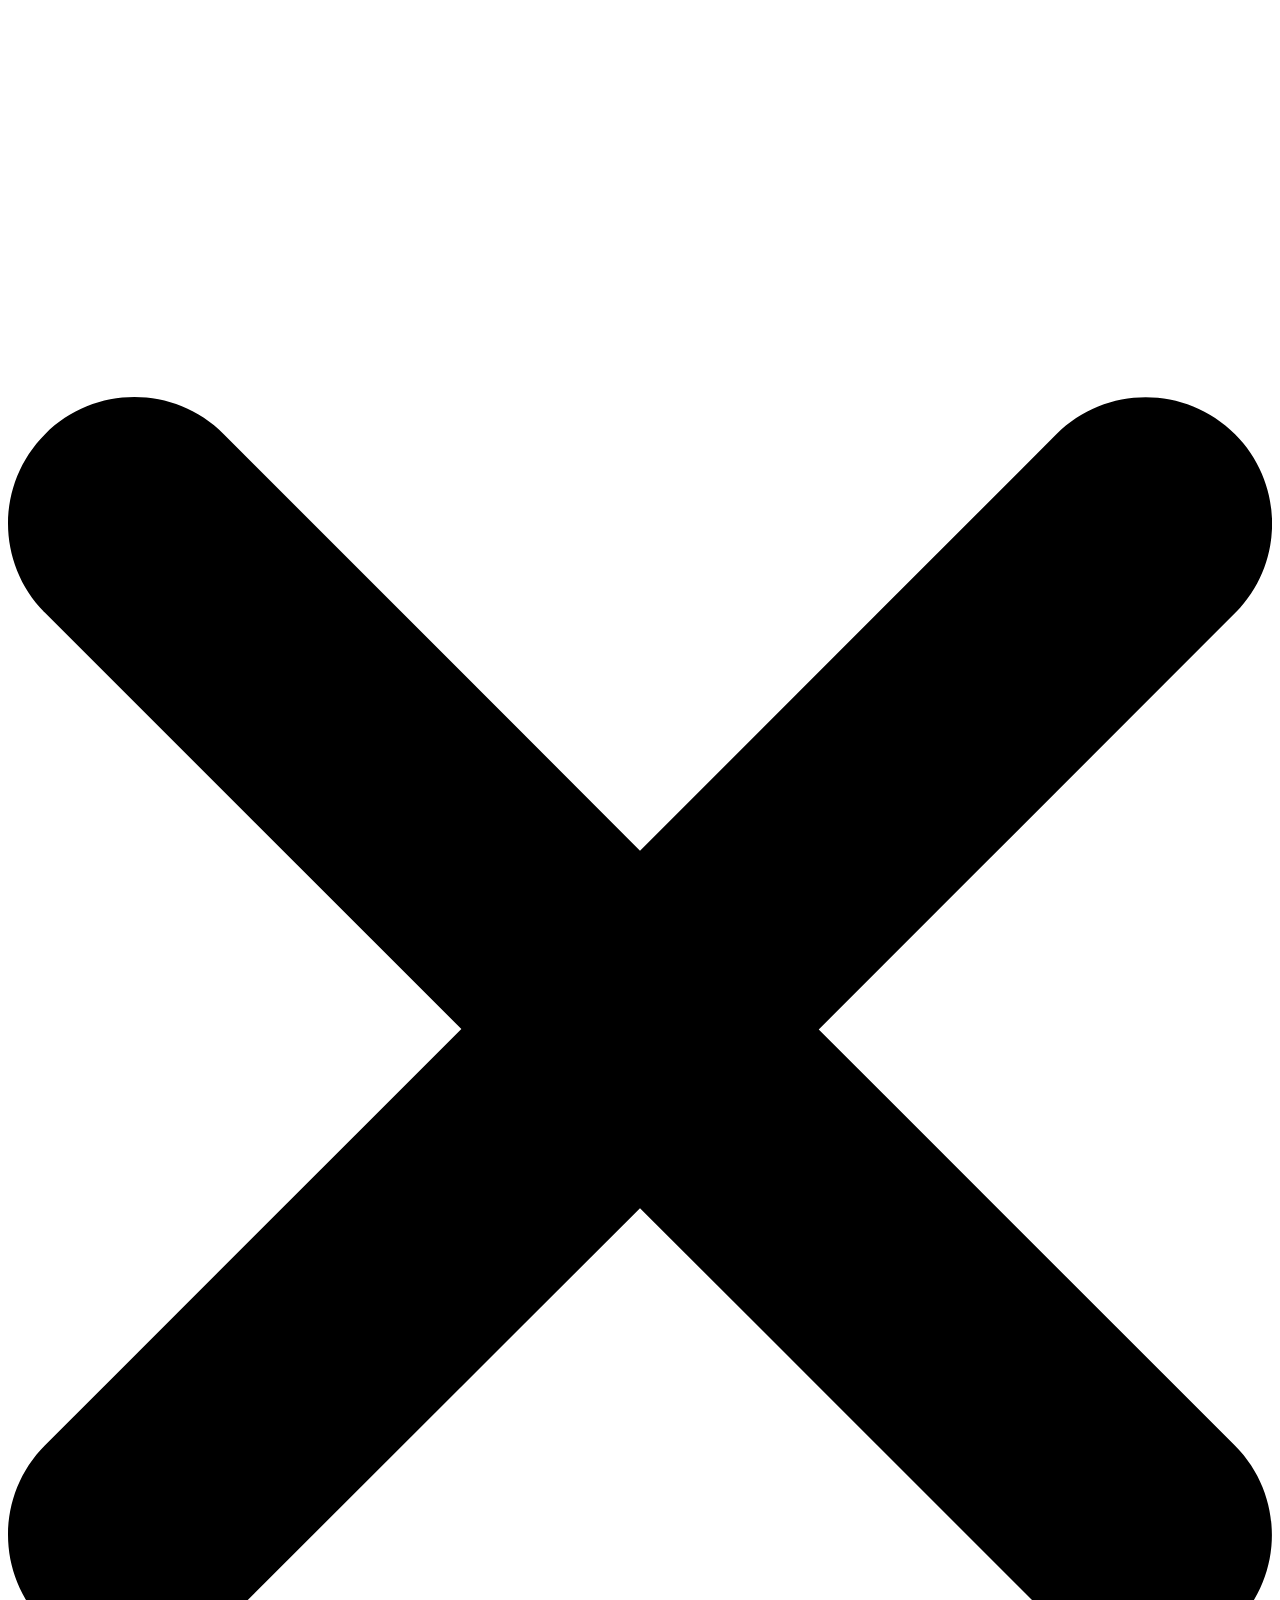
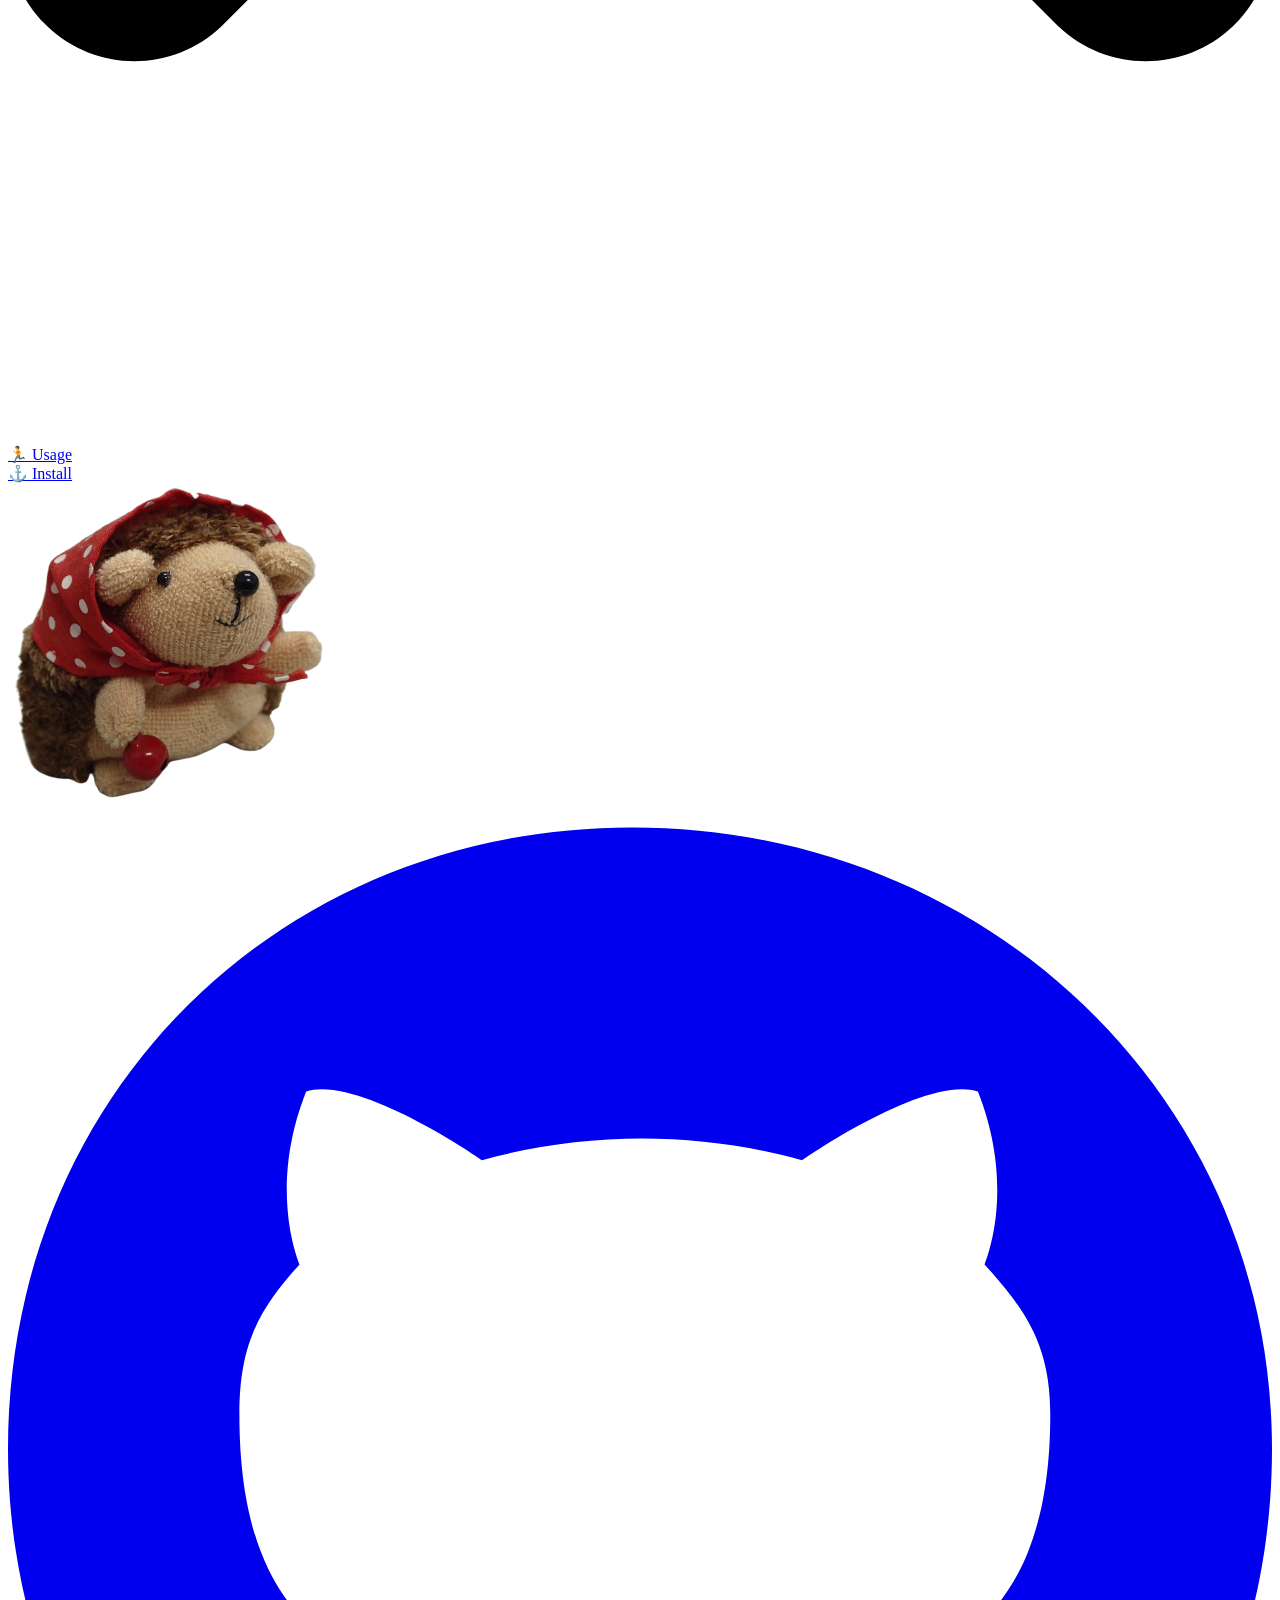
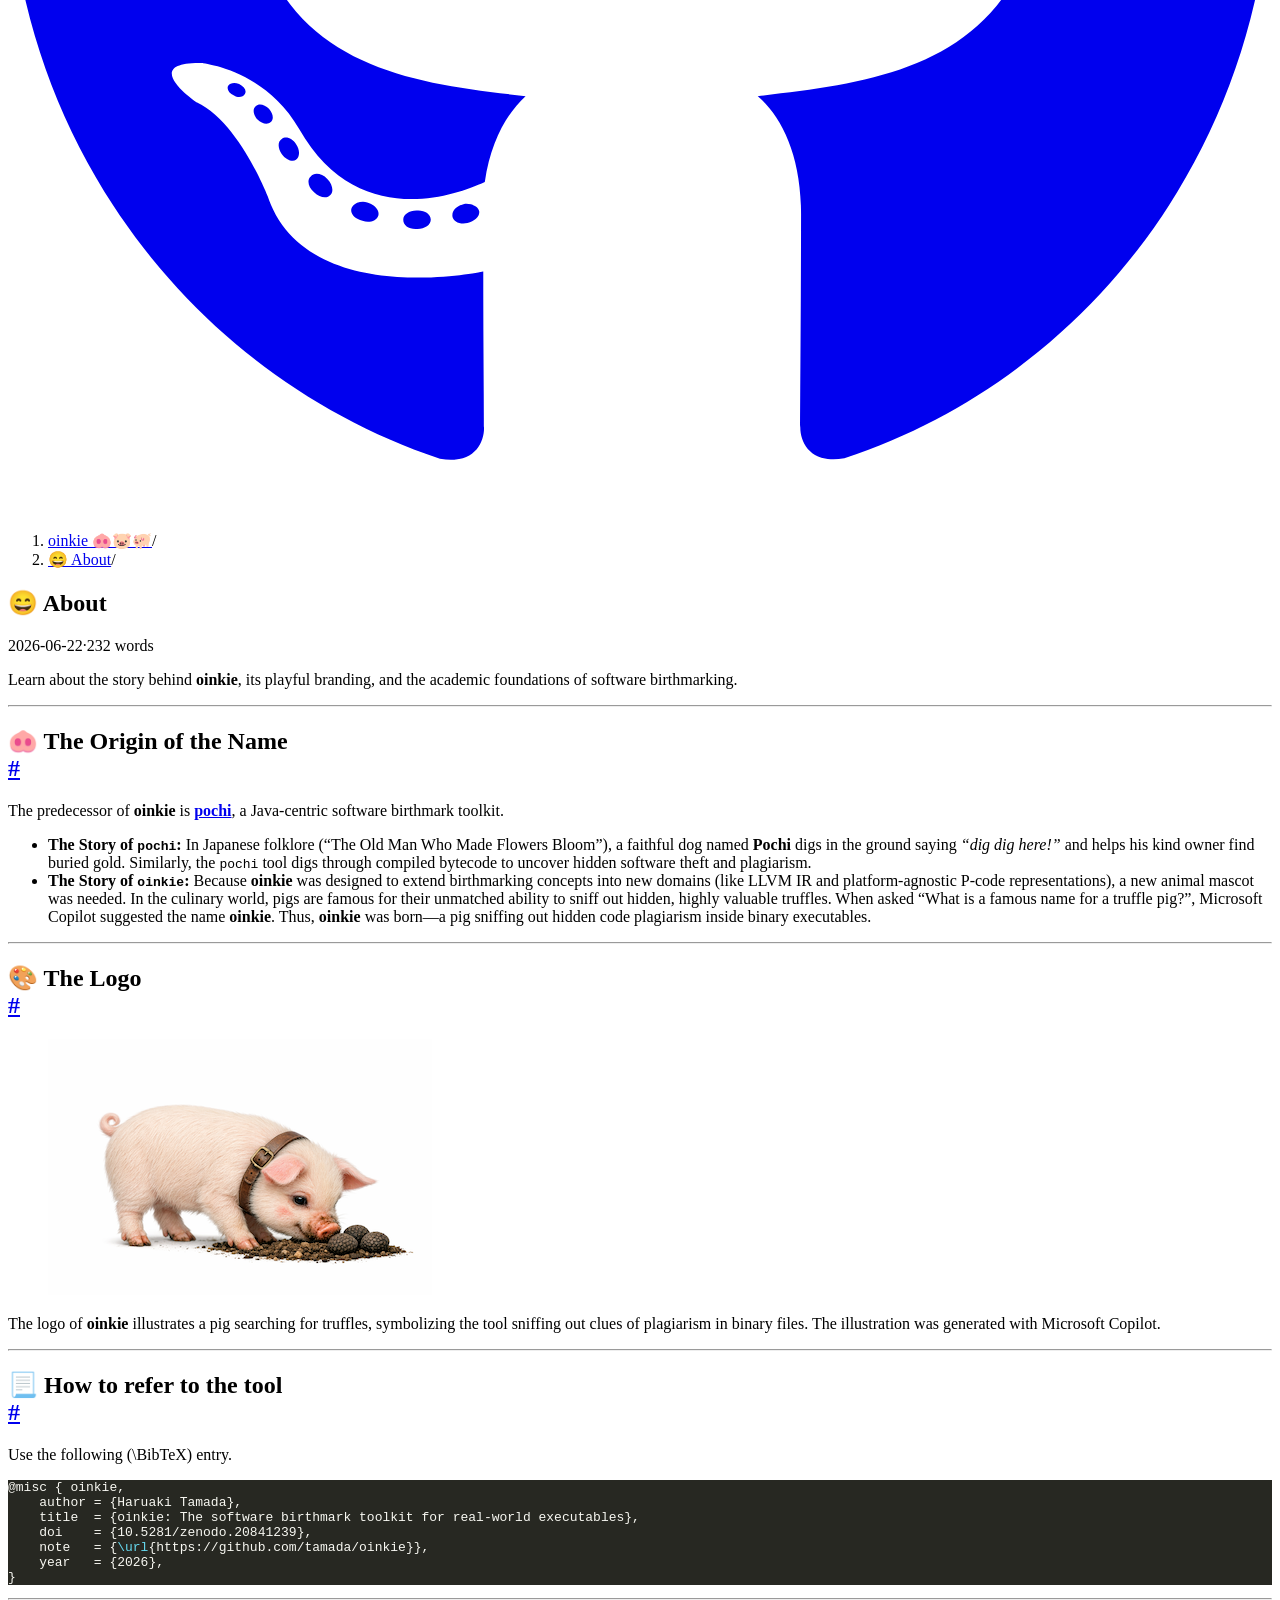
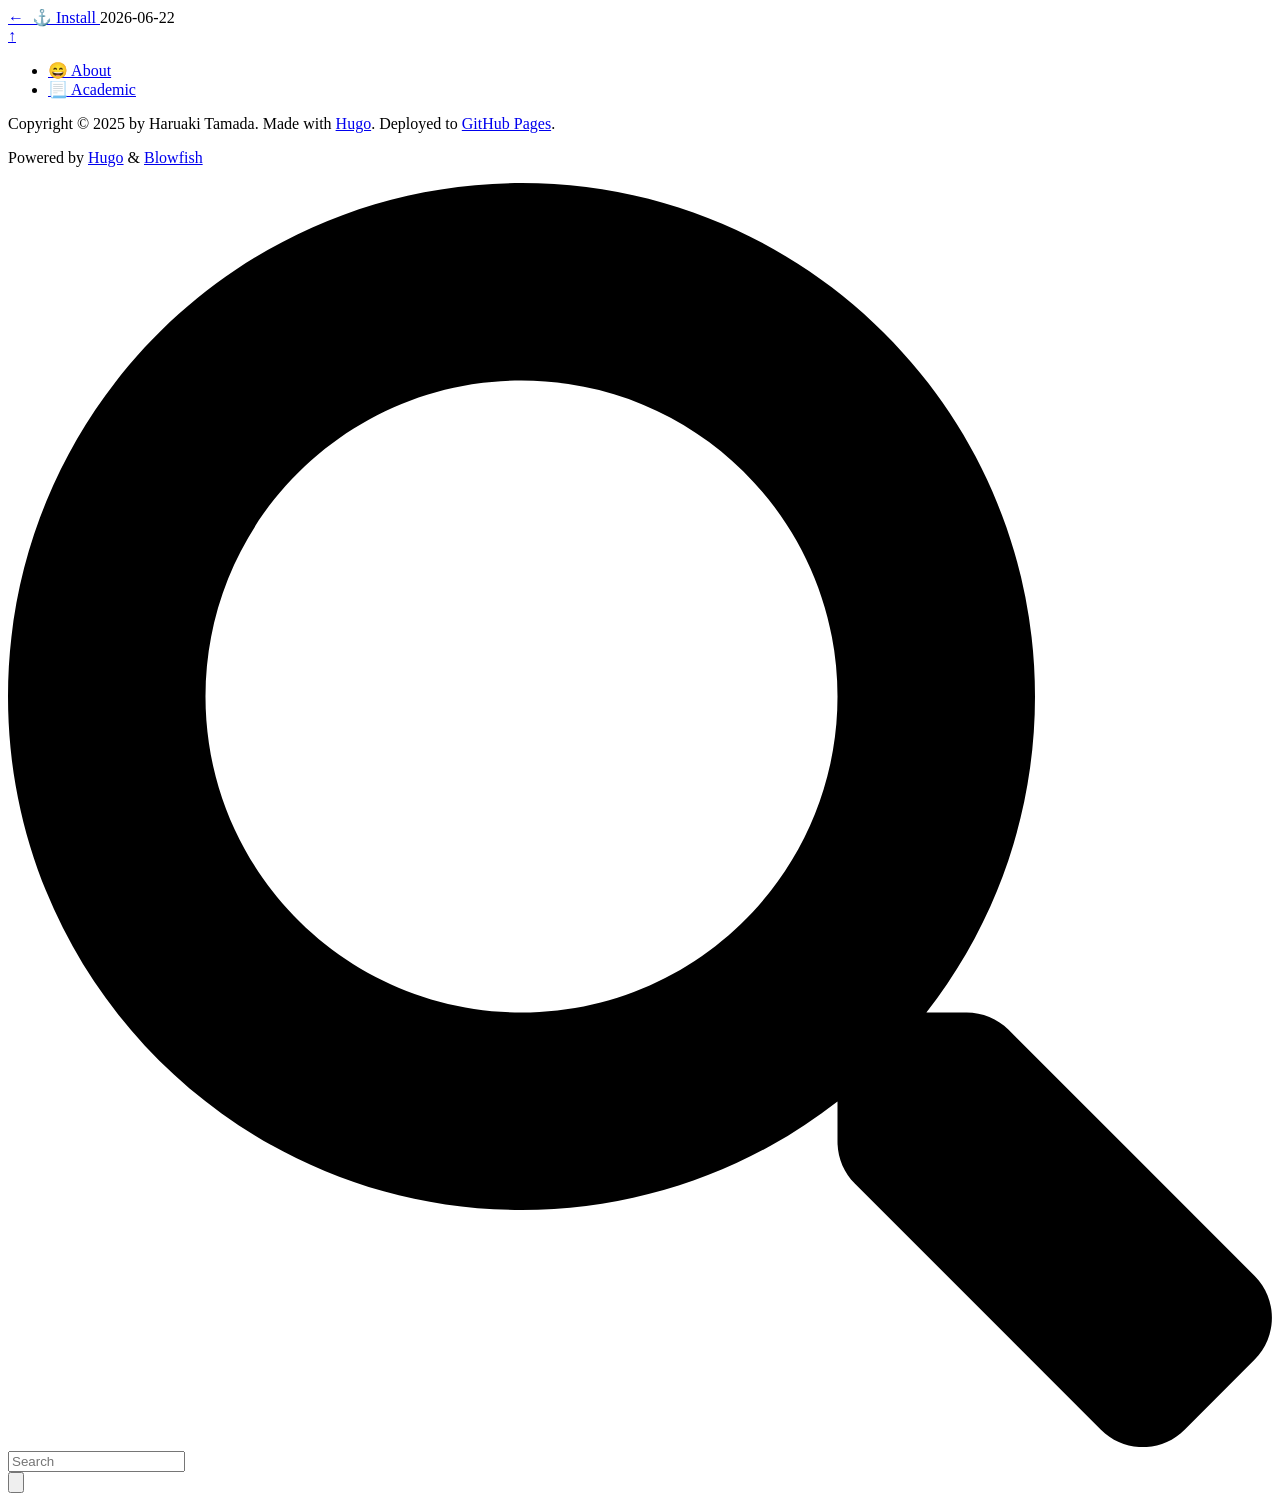
==== commit 47950672: "update" ====
--- a/about/index.html
+++ b/about/index.html
@@ -1,19 +1,1130 @@
-<!doctype html><html lang=en dir=ltr class=scroll-smooth data-default-appearance=light data-auto-appearance=true><head><meta charset=utf-8><meta http-equiv=content-language content="en"><meta name=viewport content="width=device-width,initial-scale=1"><meta http-equiv=X-UA-Compatible content="ie=edge"><meta name=theme-color><title>😄 About &#183; oinkie</title><meta name=title content="😄 About &#183; oinkie"><meta name=description content="The origin of oinkie, and its logo."><link rel=canonical href=https://tamada.github.io/oinkie/about/><meta property="og:url" content="https://tamada.github.io/oinkie/about/"><meta property="og:site_name" content="oinkie"><meta property="og:title" content=":smile: About"><meta property="og:description" content="The origin of oinkie, and its logo."><meta property="og:locale" content="en"><meta property="og:type" content="article"><meta property="article:published_time" content="2026-06-22T00:00:00+00:00"><meta property="article:modified_time" content="2026-06-22T00:00:00+00:00"><meta name=twitter:card content="summary"><meta name=twitter:title content=":smile: About"><meta name=twitter:description content="The origin of oinkie, and its logo."><link type=text/css rel=stylesheet href=/oinkie/css/main.bundle.min.39ae1e26dbf9d320d89f21c469cde870773ac82d180ff721315771da497bbe80e2a68aa487b0fbf57a840826878db764c4b375c7b69bc8eca0a1509e4b2c2d74.css integrity="sha512-Oa4eJtv50yDYnyHEac3ocHc6yC0YD/chMVdx2kl7voDipoqkh7D79XqECCaHjbdkxLN1x7abyOygoVCeSywtdA=="><script type=text/javascript src=/oinkie/js/appearance.min.6f41174b3a05b680820fe08cadbfa5fb7a7ca347b76a0955cdc68b9d8aca1ce24f0547e138cea33bcc7904d551a90afcb1cc7f2d9fe8557075d501419046c08c.js integrity="sha512-b0EXSzoFtoCCD+CMrb+l+3p8o0e3aglVzcaLnYrKHOJPBUfhOM6jO8x5BNVRqQr8scx/LZ/oVXB11QFBkEbAjA=="></script><script src=/oinkie/lib/zoom/zoom.min.umd.a527109b68c082a70f3697716dd72a9d5aa8b545cf800cecbbc7399f2ca6f6e0ce3e431f2062b48bbfa47c9ea42822714060bef309be073f49b9c0e30d318d7b.js integrity="sha512-pScQm2jAgqcPNpdxbdcqnVqotUXPgAzsu8c5nyym9uDOPkMfIGK0i7+kfJ6kKCJxQGC+8wm+Bz9JucDjDTGNew=="></script><script defer type=text/javascript id=script-bundle src=/oinkie/js/main.bundle.min.0e2e7ce1e319db5369cd4badb8265de52c78d08df54617521bdac9c8cd335eea6133a82c83f9cb19baf67b8133335130e7e8ff7cfeaf7171016648dbf5a0578a.js integrity="sha512-Di584eMZ21NpzUutuCZd5Sx40I31RhdSG9rJyM0zXuphM6gsg/nLGbr2e4EzM1Ew5+j/fP6vcXEBZkjb9aBXig==" data-copy=Copy data-copied=Copied></script><script src=/oinkie/lib/jquery/jquery.slim.min.b0dca576e87d7eaa5850ae4e61759c065786cdb6489d68fcc82240539eebd5da522bdb4fda085ffd245808c8fe2acb2516408eb774ef26b5f6015fc6737c0ea8.js integrity="sha512-sNylduh9fqpYUK5OYXWcBleGzbZInWj8yCJAU57r1dpSK9tP2ghf/SRYCMj+KsslFkCOt3TvJrX2AV/Gc3wOqA=="></script><link type=text/css rel=stylesheet href=/oinkie/lib/katex/katex.min.d2ee85d2418f4d482ca2af2a3dad30d370b1c66133dea61f97d7933c92fc0cae10244f7f5cbd524a8897a1886f0d70ab04c0555ad680216b16a028354e42726c.css integrity="sha512-0u6F0kGPTUgsoq8qPa0w03CxxmEz3qYfl9eTPJL8DK4QJE9/XL1SSoiXoYhvDXCrBMBVWtaAIWsWoCg1TkJybA=="><script defer type=text/javascript src=/oinkie/js/katex.bundle.30c179d64bdee5ed56cf63adf7227f13507841aa61a91a492e45b333d618bc901f2b196d2effcfe6716a23e01416a572441480d511b13320dba26d58e1246178.js integrity="sha512-MMF51kve5e1Wz2Ot9yJ/E1B4QaphqRpJLkWzM9YYvJAfKxltLv/P5nFqI+AUFqVyRBSA1RGxMyDbom1Y4SRheA==" id=katex-render></script><link rel=apple-touch-icon sizes=180x180 href=https://tamada.github.io/apple-touch-icon.png><link rel=icon type=image/png sizes=32x32 href=https://tamada.github.io/favicon-32x32.png><link rel=icon type=image/png sizes=16x16 href=https://tamada.github.io/favicon-16x16.png><link rel=manifest href=https://tamada.github.io/site.webmanifest><script type=application/ld+json>[{"@context":"https://schema.org","@type":"Article","articleSection":"oinkie 🐽🐷🐖","name":":smile: About","headline":":smile: About","description":"The origin of oinkie, and its logo.","inLanguage":"en","url":"https://tamada.github.io/oinkie/about/","author":{"@type":"Person","name":""},"copyrightYear":"2026","dateCreated":"2026-06-22T00:00:00\u002b00:00","datePublished":"2026-06-22T00:00:00\u002b00:00","dateModified":"2026-06-22T00:00:00\u002b00:00","mainEntityOfPage":"true","wordCount":"192"},{"@context":"https://schema.org","@type":"BreadcrumbList","itemListElement":[{"@type":"ListItem","position":1,"name":":smile: About","item":"https://tamada.github.io/oinkie/about/"}]}]</script><script async src="https://www.googletagmanager.com/gtag/js?id=G-ZD7GQVSC4J"></script><script>window.dataLayer=window.dataLayer||[];function gtag(){dataLayer.push(arguments)}gtag("js",new Date),gtag("config","G-ZD7GQVSC4J")</script></head><body class="flex flex-col h-screen m-auto leading-7 max-w-7xl px-6 sm:px-14 md:px-24 lg:px-32 text-lg bg-neutral text-neutral-900 dark:bg-neutral-800 dark:text-neutral bf-scrollbar"><div id=the-top class="absolute flex self-center"><a class="px-3 py-1 text-sm -translate-y-8 rounded-b-lg bg-primary-200 focus:translate-y-0 dark:bg-neutral-600" href=#main-content><span class="font-bold text-primary-600 pe-2 dark:text-primary-400">&darr;</span>
-Skip to main content</a></div><div class="main-menu flex items-center w-full gap-2 p-1 pl-0"><div><a href=/oinkie/ class=flex><span class=sr-only>oinkie</span>
-<img src=/oinkie/oinkie.png width=192 height=128 class="logo max-h-20 max-w-20 object-scale-down object-left nozoom" alt></a></div><a href=/oinkie/ class="text-base font-medium truncate min-w-0 shrink">oinkie</a><div class="flex items-center ms-auto"><div class="hidden md:flex"><nav class="flex items-center gap-x-5 h-12"><a href=/oinkie/usage/ class="flex items-center bf-icon-color-hover" aria-label="🏃 Usage" title="🏃 Usage"><span class="text-base font-medium break-normal">🏃 Usage
-</span></a><a href=/oinkie/install/ class="flex items-center bf-icon-color-hover" aria-label="⚓️ Install" title="⚓️ Install"><span class="text-base font-medium break-normal">⚓️ Install
-</span></a><a href=https://tamada.github.io target=_blank class="flex items-center bf-icon-color-hover" aria-label=haruaki-tamada title><span><span class="relative block icon"><svg viewBox="0 0 320 320" width="320" height="320"><defs></defs><image width="320" height="320" href="[data-uri]"/></svg></span>
-</span></a><a href=https://github.com/tamada/oinkie target=_blank class="flex items-center bf-icon-color-hover" aria-label=github title><span><span class="relative block icon"><svg viewBox="0 0 496 512"><path fill="currentColor" d="M165.9 397.4c0 2-2.3 3.6-5.2 3.6-3.3.3-5.6-1.3-5.6-3.6.0-2 2.3-3.6 5.2-3.6 3-.3 5.6 1.3 5.6 3.6zm-31.1-4.5c-.7 2 1.3 4.3 4.3 4.9 2.6 1 5.6.0 6.2-2s-1.3-4.3-4.3-5.2c-2.6-.7-5.5.3-6.2 2.3zm44.2-1.7c-2.9.7-4.9 2.6-4.6 4.9.3 2 2.9 3.3 5.9 2.6 2.9-.7 4.9-2.6 4.6-4.6-.3-1.9-3-3.2-5.9-2.9zM244.8 8C106.1 8 0 113.3.0 252c0 110.9 69.8 205.8 169.5 239.2 12.8 2.3 17.3-5.6 17.3-12.1.0-6.2-.3-40.4-.3-61.4.0.0-70 15-84.7-29.8.0.0-11.4-29.1-27.8-36.6.0.0-22.9-15.7 1.6-15.4.0.0 24.9 2 38.6 25.8 21.9 38.6 58.6 27.5 72.9 20.9 2.3-16 8.8-27.1 16-33.7-55.9-6.2-112.3-14.3-112.3-110.5.0-27.5 7.6-41.3 23.6-58.9-2.6-6.5-11.1-33.3 2.6-67.9 20.9-6.5 69 27 69 27 20-5.6 41.5-8.5 62.8-8.5s42.8 2.9 62.8 8.5c0 0 48.1-33.6 69-27 13.7 34.7 5.2 61.4 2.6 67.9 16 17.7 25.8 31.5 25.8 58.9.0 96.5-58.9 104.2-114.8 110.5 9.2 7.9 17 22.9 17 46.4.0 33.7-.3 75.4-.3 83.6.0 6.5 4.6 14.4 17.3 12.1C428.2 457.8 496 362.9 496 252 496 113.3 383.5 8 244.8 8zM97.2 352.9c-1.3 1-1 3.3.7 5.2 1.6 1.6 3.9 2.3 5.2 1 1.3-1 1-3.3-.7-5.2-1.6-1.6-3.9-2.3-5.2-1zm-10.8-8.1c-.7 1.3.3 2.9 2.3 3.9 1.6 1 3.6.7 4.3-.7.7-1.3-.3-2.9-2.3-3.9-2-.6-3.6-.3-4.3.7zm32.4 35.6c-1.6 1.3-1 4.3 1.3 6.2 2.3 2.3 5.2 2.6 6.5 1 1.3-1.3.7-4.3-1.3-6.2-2.2-2.3-5.2-2.6-6.5-1zm-11.4-14.7c-1.6 1-1.6 3.6.0 5.9 1.6 2.3 4.3 3.3 5.6 2.3 1.6-1.3 1.6-3.9.0-6.2-1.4-2.3-4-3.3-5.6-2z"/></svg>
-</span></span></a><button id=search-button aria-label=Search class="text-base bf-icon-color-hover" title="Search (/)">
-<span class="relative block icon"><svg aria-hidden="true" focusable="false" data-prefix="fas" data-icon="search" class="svg-inline--fa fa-search fa-w-16" role="img" viewBox="0 0 512 512"><path fill="currentColor" d="M505 442.7 405.3 343c-4.5-4.5-10.6-7-17-7H372c27.6-35.3 44-79.7 44-128C416 93.1 322.9.0 208 0S0 93.1.0 208s93.1 208 208 208c48.3.0 92.7-16.4 128-44v16.3c0 6.4 2.5 12.5 7 17l99.7 99.7c9.4 9.4 24.6 9.4 33.9.0l28.3-28.3c9.4-9.4 9.4-24.6.1-34zM208 336c-70.7.0-128-57.2-128-128 0-70.7 57.2-128 128-128 70.7.0 128 57.2 128 128 0 70.7-57.2 128-128 128z"/></svg></span></button><div class="flex items-center"><button id=appearance-switcher aria-label="Dark mode switcher" type=button class="text-base bf-icon-color-hover"><div class="flex items-center justify-center dark:hidden"><span class="relative block icon"><svg viewBox="0 0 512 512"><path fill="currentColor" d="M32 256C32 132.2 132.3 32 255.8 32c11.36.0 29.7 1.668 40.9 3.746 9.616 1.777 11.75 14.63 3.279 19.44C245 86.5 211.2 144.6 211.2 207.8c0 109.7 99.71 193 208.3 172.3 9.561-1.805 16.28 9.324 10.11 16.95C387.9 448.6 324.8 480 255.8 480 132.1 480 32 379.6 32 256z"/></svg></span></div><div class="items-center justify-center hidden dark:flex"><span class="relative block icon"><svg viewBox="0 0 512 512"><path fill="currentColor" d="M256 159.1c-53.02.0-95.1 42.98-95.1 95.1s41.2 96.9 95.1 96.9 95.1-42.98 95.1-95.1S309 159.1 256 159.1zM509.3 347l-63.2-91.9 63.15-91.01c6.332-9.125 1.104-21.74-9.826-23.72l-109-19.7-19.7-109c-1.975-10.93-14.59-16.16-23.72-9.824L256 65.89 164.1 2.736c-9.125-6.332-21.74-1.107-23.72 9.824L121.6 121.6 12.56 141.3C1.633 143.2-3.596 155.9 2.736 164.1L65.89 256 2.74 347.01c-6.332 9.125-1.105 21.74 9.824 23.72l109 19.7 19.7 109c1.975 10.93 14.59 16.16 23.72 9.824L256 446.1l91.01 63.15c9.127 6.334 21.75 1.107 23.72-9.822l19.7-109 109-19.7C510.4 368.8 515.6 356.1 509.3 347zM256 383.1c-70.69.0-127.1-57.31-127.1-127.1.0-70.69 57.31-127.1 127.1-127.1S383.1 186.2 383.1 256c0 70.7-56.4 127.1-127.1 127.1z"/></svg></span></div></button></div></nav></div><div class="flex md:hidden"><div class="flex items-center h-14 gap-4"><button id=search-button-mobile aria-label=Search class="flex items-center justify-center bf-icon-color-hover" title="Search (/)">
-<span class="relative block icon"><svg aria-hidden="true" focusable="false" data-prefix="fas" data-icon="search" class="svg-inline--fa fa-search fa-w-16" role="img" viewBox="0 0 512 512"><path fill="currentColor" d="M505 442.7 405.3 343c-4.5-4.5-10.6-7-17-7H372c27.6-35.3 44-79.7 44-128C416 93.1 322.9.0 208 0S0 93.1.0 208s93.1 208 208 208c48.3.0 92.7-16.4 128-44v16.3c0 6.4 2.5 12.5 7 17l99.7 99.7c9.4 9.4 24.6 9.4 33.9.0l28.3-28.3c9.4-9.4 9.4-24.6.1-34zM208 336c-70.7.0-128-57.2-128-128 0-70.7 57.2-128 128-128 70.7.0 128 57.2 128 128 0 70.7-57.2 128-128 128z"/></svg>
-</span></button>
-<button id=appearance-switcher-mobile type=button aria-label="Dark mode switcher" class="flex items-center justify-center text-neutral-900 hover:text-primary-600 dark:text-neutral-200 dark:hover:text-primary-400"><div class=dark:hidden><span class="relative block icon"><svg viewBox="0 0 512 512"><path fill="currentColor" d="M32 256C32 132.2 132.3 32 255.8 32c11.36.0 29.7 1.668 40.9 3.746 9.616 1.777 11.75 14.63 3.279 19.44C245 86.5 211.2 144.6 211.2 207.8c0 109.7 99.71 193 208.3 172.3 9.561-1.805 16.28 9.324 10.11 16.95C387.9 448.6 324.8 480 255.8 480 132.1 480 32 379.6 32 256z"/></svg></span></div><div class="hidden dark:block"><span class="relative block icon"><svg viewBox="0 0 512 512"><path fill="currentColor" d="M256 159.1c-53.02.0-95.1 42.98-95.1 95.1s41.2 96.9 95.1 96.9 95.1-42.98 95.1-95.1S309 159.1 256 159.1zM509.3 347l-63.2-91.9 63.15-91.01c6.332-9.125 1.104-21.74-9.826-23.72l-109-19.7-19.7-109c-1.975-10.93-14.59-16.16-23.72-9.824L256 65.89 164.1 2.736c-9.125-6.332-21.74-1.107-23.72 9.824L121.6 121.6 12.56 141.3C1.633 143.2-3.596 155.9 2.736 164.1L65.89 256 2.74 347.01c-6.332 9.125-1.105 21.74 9.824 23.72l109 19.7 19.7 109c1.975 10.93 14.59 16.16 23.72 9.824L256 446.1l91.01 63.15c9.127 6.334 21.75 1.107 23.72-9.822l19.7-109 109-19.7C510.4 368.8 515.6 356.1 509.3 347zM256 383.1c-70.69.0-127.1-57.31-127.1-127.1.0-70.69 57.31-127.1 127.1-127.1S383.1 186.2 383.1 256c0 70.7-56.4 127.1-127.1 127.1z"/></svg></span></div></button>
-<input type=checkbox id=mobile-menu-toggle autocomplete=off class="hidden peer">
-<label for=mobile-menu-toggle class="flex items-center justify-center cursor-pointer bf-icon-color-hover"><span class="relative block icon"><svg viewBox="0 0 448 512"><path fill="currentColor" d="M0 96C0 78.33 14.33 64 32 64H416c17.7.0 32 14.33 32 32 0 17.7-14.3 32-32 32H32C14.33 128 0 113.7.0 96zM0 256c0-17.7 14.33-32 32-32H416c17.7.0 32 14.3 32 32s-14.3 32-32 32H32c-17.67.0-32-14.3-32-32zM416 448H32c-17.67.0-32-14.3-32-32s14.33-32 32-32H416c17.7.0 32 14.3 32 32s-14.3 32-32 32z"/></svg></span></label><div role=dialog aria-modal=true style=scrollbar-gutter:stable class="fixed inset-0 z-50 invisible overflow-y-auto px-6 py-20 opacity-0 transition-[opacity,visibility] duration-300 peer-checked:visible peer-checked:opacity-100 bg-neutral-50/97 dark:bg-neutral-900/99
-bf-scrollbar"><label for=mobile-menu-toggle class="fixed end-8 top-5 flex items-center justify-center z-50 h-12 w-12 cursor-pointer select-none rounded-full bf-icon-color-hover border bf-border-color bf-border-color-hover bg-neutral-50 dark:bg-neutral-900"><span class="relative block icon"><svg viewBox="0 0 320 512"><path fill="currentColor" d="M310.6 361.4c12.5 12.5 12.5 32.75.0 45.25C304.4 412.9 296.2 416 288 416s-16.38-3.125-22.62-9.375L160 301.3 54.63 406.6C48.38 412.9 40.19 416 32 416S15.63 412.9 9.375 406.6c-12.5-12.5-12.5-32.75.0-45.25l105.4-105.4L9.375 150.6c-12.5-12.5-12.5-32.75.0-45.25s32.75-12.5 45.25.0L160 210.8l105.4-105.4c12.5-12.5 32.75-12.5 45.25.0s12.5 32.75.0 45.25l-105.4 105.4L310.6 361.4z"/></svg></span></label><nav class="mx-auto max-w-md space-y-6"><div class=px-2><a href=/oinkie/usage/ aria-label="🏃 Usage" class="flex items-center gap-4 group bf-icon-color-hover text-neutral-700 dark:text-neutral-200"><span title="🏃 Usage" class="text-2xl font-bold tracking-tight">🏃 Usage</span></a></div><div class=px-2><a href=/oinkie/install/ aria-label="⚓️ Install" class="flex items-center gap-4 group bf-icon-color-hover text-neutral-700 dark:text-neutral-200"><span title="⚓️ Install" class="text-2xl font-bold tracking-tight">⚓️ Install</span></a></div><div class=px-2><a href=https://tamada.github.io aria-label=haruaki-tamada target=_blank class="flex items-center gap-4 group bf-icon-color-hover text-neutral-700 dark:text-neutral-200"><span class="flex items-center justify-center h-8 w-8 text-2xl"><span class="relative block icon"><svg viewBox="0 0 320 320" width="320" height="320"><defs></defs><image width="320" height="320" href="[data-uri]